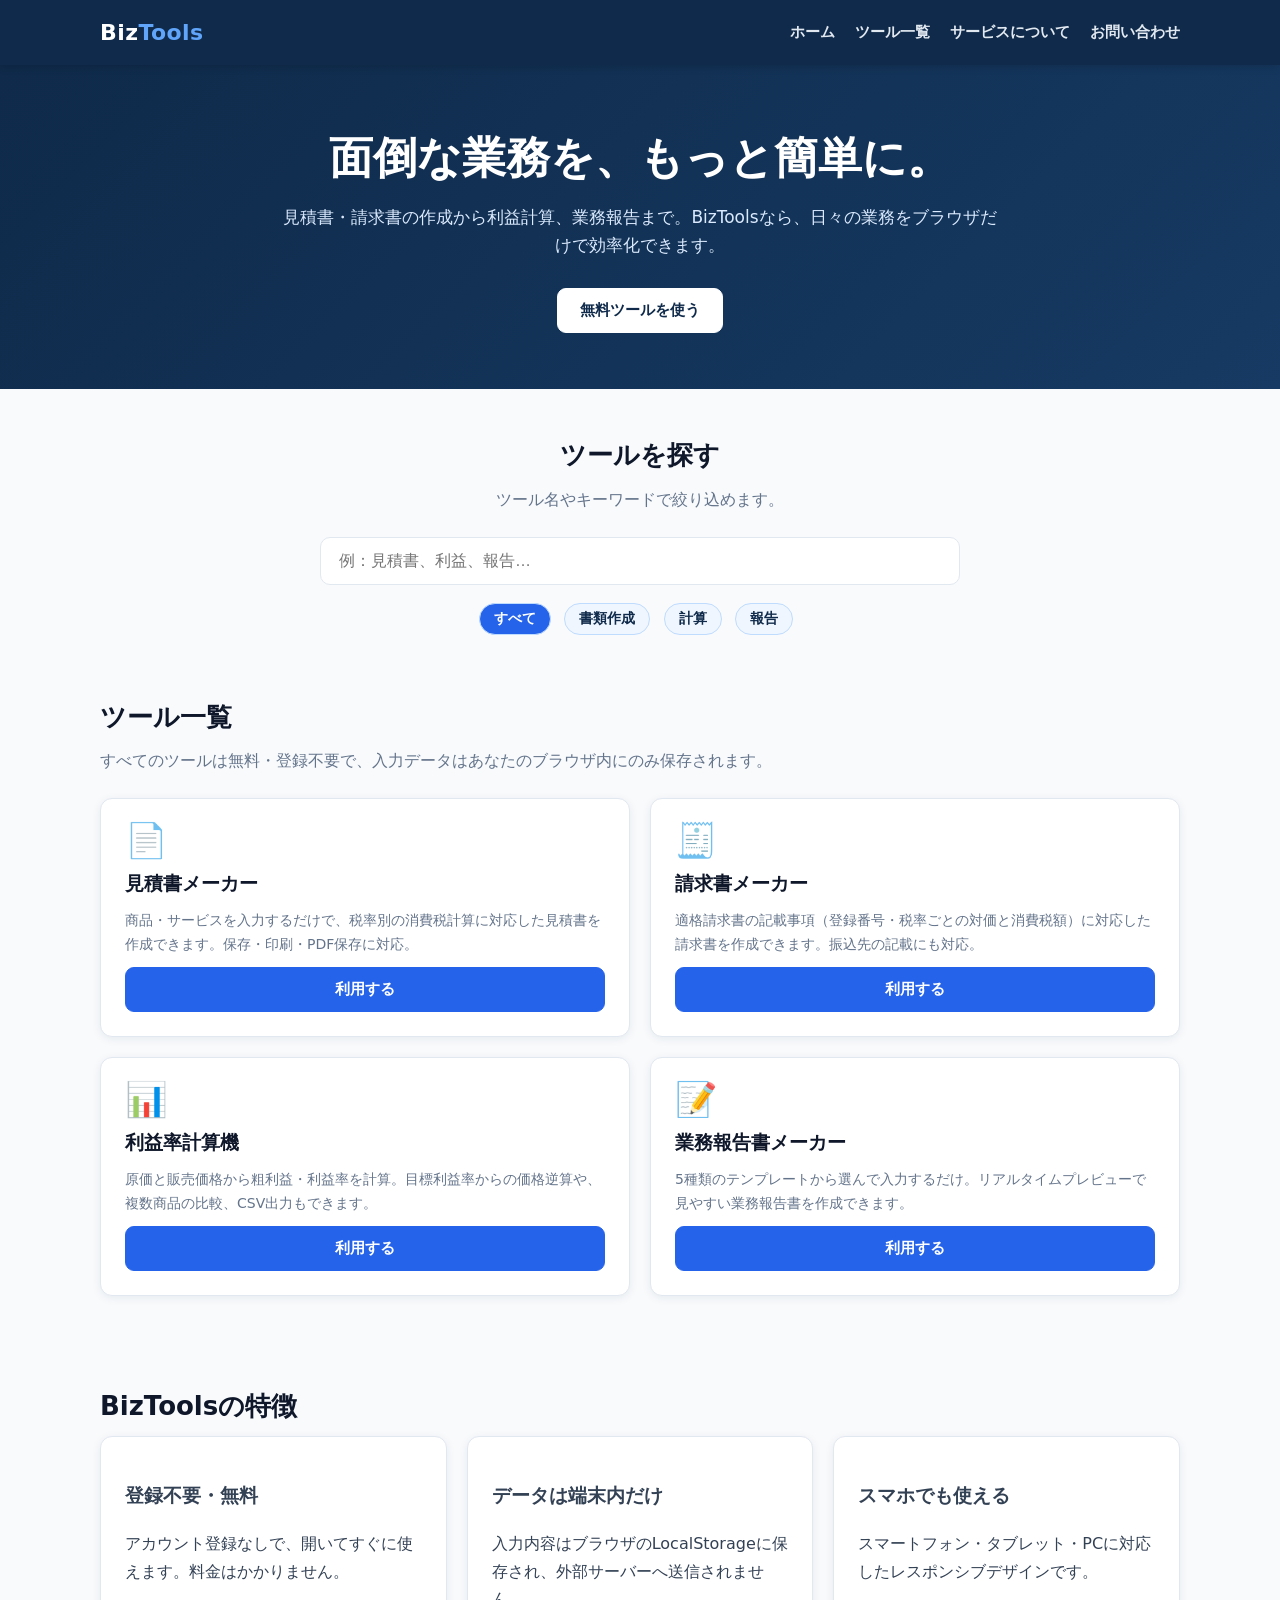
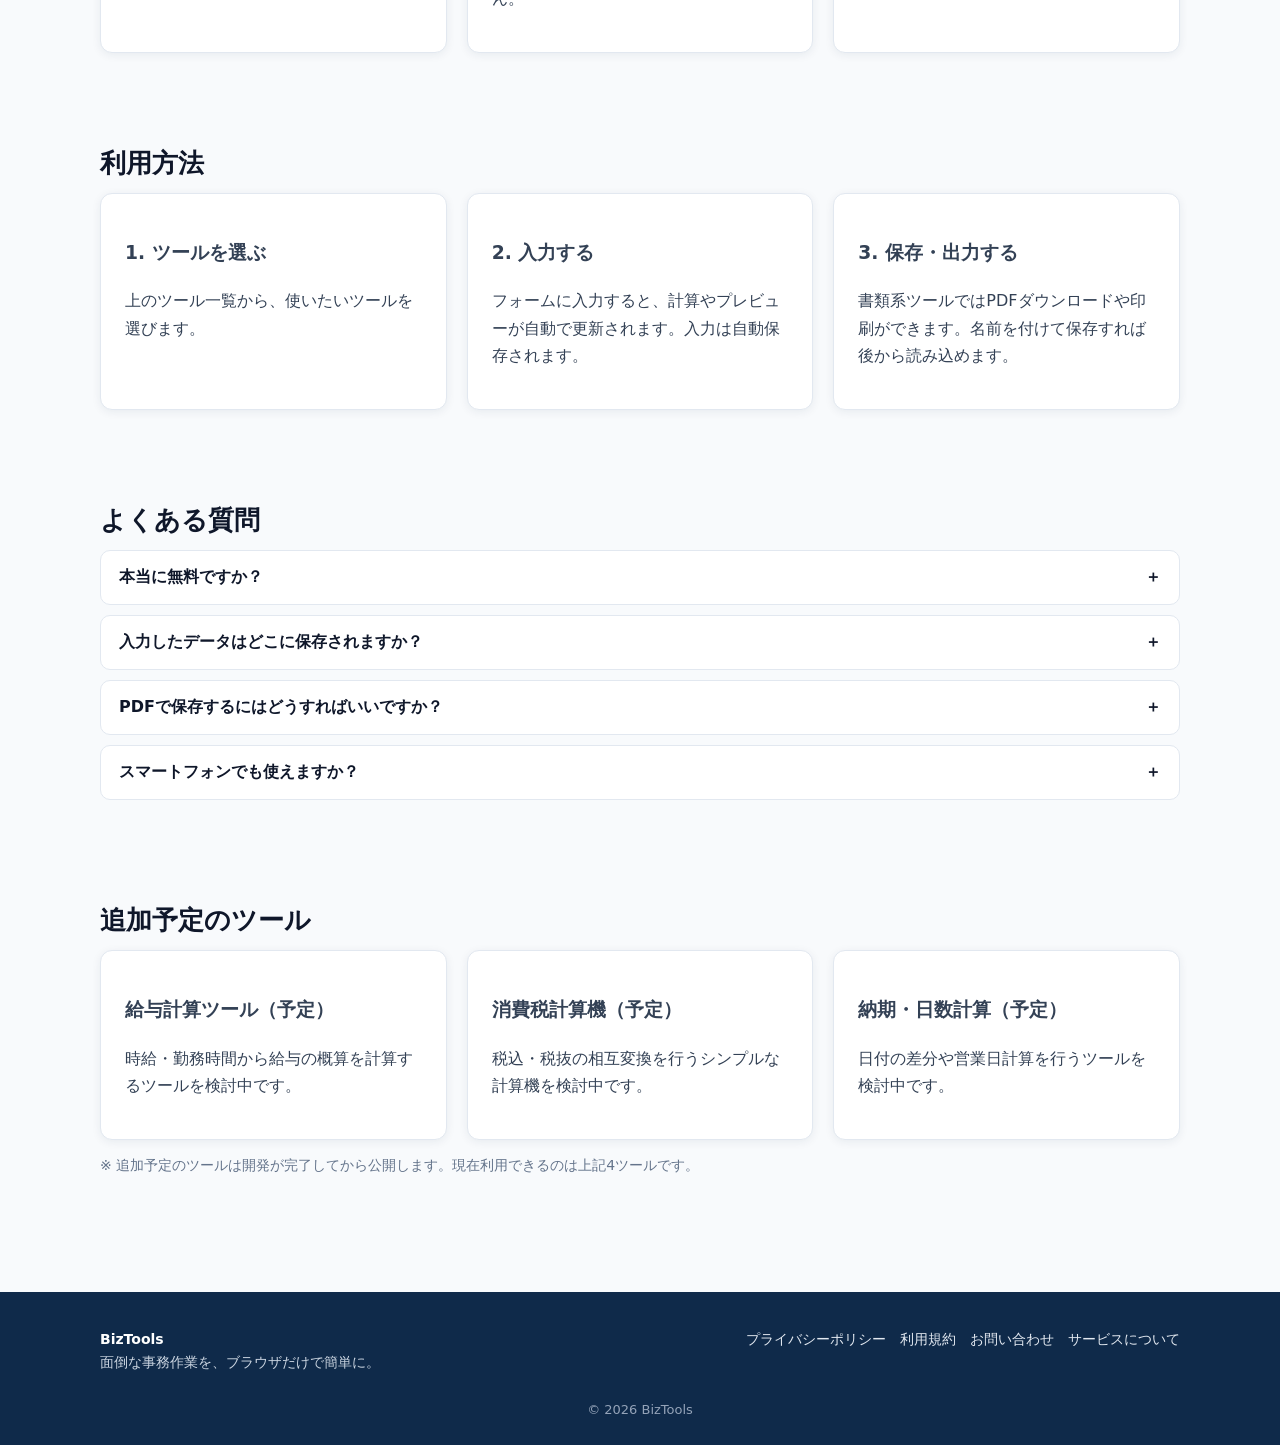
==== index.html @ e18c8f0d "BizTools 初回公開: 見積書・請求書・利益率計算機・業務報告書の4ツールと共通ページ一式" ====
<!DOCTYPE html>
<html lang="ja">
<head>
<meta charset="UTF-8">
<meta name="viewport" content="width=device-width, initial-scale=1.0">
<title>BizTools｜見積書・請求書作成や利益計算ができる無料業務ツール</title>
<meta name="description" content="BizToolsは、見積書・請求書の作成、利益率計算、業務報告書作成をブラウザだけで行える無料Webツール集です。登録不要、データはブラウザ内に保存されます。">
<link rel="canonical" href="https://x1bv9.github.io/BizTools/">
<meta property="og:type" content="website">
<meta property="og:title" content="BizTools｜面倒な業務を、もっと簡単に。">
<meta property="og:description" content="見積書・請求書の作成から利益計算、業務報告まで。ブラウザだけで使える無料業務ツール集。">
<meta property="og:url" content="https://x1bv9.github.io/BizTools/">
<meta property="og:site_name" content="BizTools">
<link rel="stylesheet" href="assets/css/style.css">
<!-- AdSense: 広告コードはこの位置に挿入してください（未設定時は表示されません） -->
</head>
<body>
<header class="site-header"><div class="header-inner">
<a class="logo" href="index.html">Biz<span>Tools</span></a>
<nav class="main-nav">
<a href="index.html">ホーム</a><a href="tools/index.html">ツール一覧</a><a href="about/index.html">サービスについて</a><a href="contact/index.html">お問い合わせ</a>
</nav></div></header>

<section class="hero"><div class="container">
<h1>面倒な業務を、もっと簡単に。</h1>
<p>見積書・請求書の作成から利益計算、業務報告まで。BizToolsなら、日々の業務をブラウザだけで効率化できます。</p>
<a class="btn btn-white" href="tools/index.html">無料ツールを使う</a>
</div></section>

<main class="container">
<section class="section">
<h2 style="text-align:center">ツールを探す</h2>
<p class="section-lead" style="text-align:center">ツール名やキーワードで絞り込めます。</p>
<div class="search-box"><input type="search" id="tool-search" placeholder="例：見積書、利益、報告…" aria-label="ツールを検索"></div>
<div style="text-align:center;margin-top:18px">
<button type="button" class="cat-chip active" data-cat-filter="all">すべて</button>
<button type="button" class="cat-chip" data-cat-filter="document">書類作成</button>
<button type="button" class="cat-chip" data-cat-filter="calc">計算</button>
<button type="button" class="cat-chip" data-cat-filter="report">報告</button>
</div>
</section>

<section class="section" id="tools" style="padding-top:8px">
<h2>ツール一覧</h2>
<p class="section-lead">すべてのツールは無料・登録不要で、入力データはあなたのブラウザ内にのみ保存されます。</p>
<div class="grid grid-2">
<article class="card tool-card" data-cat="document" data-search="見積書メーカー 見積 書類 作成 pdf">
<div class="icon" aria-hidden="true">📄</div><h3>見積書メーカー</h3>
<p>商品・サービスを入力するだけで、税率別の消費税計算に対応した見積書を作成できます。保存・印刷・PDF保存に対応。</p>
<a class="btn" href="tools/estimate/index.html">利用する</a></article>
<article class="card tool-card" data-cat="document" data-search="請求書メーカー 請求 インボイス 適格請求書 振込先 pdf">
<div class="icon" aria-hidden="true">🧾</div><h3>請求書メーカー</h3>
<p>適格請求書の記載事項（登録番号・税率ごとの対価と消費税額）に対応した請求書を作成できます。振込先の記載にも対応。</p>
<a class="btn" href="tools/invoice/index.html">利用する</a></article>
<article class="card tool-card" data-cat="calc" data-search="利益率計算機 利益 粗利 原価 販売価格 逆算 csv グラフ">
<div class="icon" aria-hidden="true">📊</div><h3>利益率計算機</h3>
<p>原価と販売価格から粗利益・利益率を計算。目標利益率からの価格逆算や、複数商品の比較、CSV出力もできます。</p>
<a class="btn" href="tools/profit/index.html">利用する</a></article>
<article class="card tool-card" data-cat="report" data-search="業務報告書メーカー 報告書 日報 営業報告 テンプレート">
<div class="icon" aria-hidden="true">📝</div><h3>業務報告書メーカー</h3>
<p>5種類のテンプレートから選んで入力するだけ。リアルタイムプレビューで見やすい業務報告書を作成できます。</p>
<a class="btn" href="tools/report/index.html">利用する</a></article>
</div>
<p id="search-no-result" class="hidden" style="text-align:center;color:var(--muted)">条件に合うツールが見つかりませんでした。</p>
</section>

<section class="section">
<h2>BizToolsの特徴</h2>
<div class="grid grid-3">
<div class="card"><h3>登録不要・無料</h3><p>アカウント登録なしで、開いてすぐに使えます。料金はかかりません。</p></div>
<div class="card"><h3>データは端末内だけ</h3><p>入力内容はブラウザのLocalStorageに保存され、外部サーバーへ送信されません。</p></div>
<div class="card"><h3>スマホでも使える</h3><p>スマートフォン・タブレット・PCに対応したレスポンシブデザインです。</p></div>
</div>
</section>

<section class="section">
<h2>利用方法</h2>
<div class="grid grid-3">
<div class="card"><h3>1. ツールを選ぶ</h3><p>上のツール一覧から、使いたいツールを選びます。</p></div>
<div class="card"><h3>2. 入力する</h3><p>フォームに入力すると、計算やプレビューが自動で更新されます。入力は自動保存されます。</p></div>
<div class="card"><h3>3. 保存・出力する</h3><p>書類系ツールではPDFダウンロードや印刷ができます。名前を付けて保存すれば後から読み込めます。</p></div>
</div>
</section>

<section class="section">
<h2>よくある質問</h2>
<div class="faq-item"><button type="button" class="faq-q">本当に無料ですか？<span>＋</span></button><div class="faq-a"><p>はい。すべてのツールを無料でご利用いただけます。</p></div></div>
<div class="faq-item"><button type="button" class="faq-q">入力したデータはどこに保存されますか？<span>＋</span></button><div class="faq-a"><p>お使いのブラウザ内（LocalStorage）にのみ保存されます。外部サーバーへの送信は行いません。別の端末やブラウザでは引き継がれませんのでご注意ください。</p></div></div>
<div class="faq-item"><button type="button" class="faq-q">PDFで保存するにはどうすればいいですか？<span>＋</span></button><div class="faq-a"><p>見積書・請求書・業務報告書の各ページにある「PDFダウンロード」ボタンで、書類のプレビューだけをA4 PDFとして直接保存できます。利益率計算機は結果をCSVで出力できます。</p></div></div>
<div class="faq-item"><button type="button" class="faq-q">スマートフォンでも使えますか？<span>＋</span></button><div class="faq-a"><p>はい。画面サイズに合わせて表示が最適化されます。</p></div></div>
</section>

<section class="section">
<h2>追加予定のツール</h2>
<div class="grid grid-3">
<div class="card"><h3>給与計算ツール（予定）</h3><p>時給・勤務時間から給与の概算を計算するツールを検討中です。</p></div>
<div class="card"><h3>消費税計算機（予定）</h3><p>税込・税抜の相互変換を行うシンプルな計算機を検討中です。</p></div>
<div class="card"><h3>納期・日数計算（予定）</h3><p>日付の差分や営業日計算を行うツールを検討中です。</p></div>
</div>
<p style="color:var(--muted);font-size:14px">※ 追加予定のツールは開発が完了してから公開します。現在利用できるのは上記4ツールです。</p>
</section>
</main>

<footer class="site-footer"><div class="footer-inner">
<div><strong style="color:#fff">BizTools</strong><br>面倒な事務作業を、ブラウザだけで簡単に。</div>
<nav><a href="privacy/index.html">プライバシーポリシー</a>　<a href="terms/index.html">利用規約</a>　<a href="contact/index.html">お問い合わせ</a>　<a href="about/index.html">サービスについて</a></nav>
</div><div class="copyright">© <span data-year>2026</span> BizTools</div></footer>
<div class="toast" role="status"></div>
<script src="assets/js/common.js"></script>
<script src="assets/js/home.js"></script>
</body>
</html>
---- assets/css/style.css ----
/* BizTools common stylesheet */
:root{--navy:#0f2a4a;--navy2:#163a63;--blue:#2563eb;--blue-light:#eff6ff;--bg:#F8FAFC;--card:#fff;--text:#334155;--text-dark:#0f172a;--muted:#64748b;--border:#e2e8f0;--radius:12px;--shadow:0 2px 10px rgba(15,42,74,.07);--danger:#dc2626;--ok:#059669}
*{box-sizing:border-box}
html{scroll-behavior:smooth}
body{margin:0;font-family:"Hiragino Kaku Gothic ProN","Hiragino Sans","Noto Sans JP",system-ui,-apple-system,"Segoe UI",sans-serif;background:var(--bg);color:var(--text);line-height:1.7;font-size:16px}
a{color:var(--blue);text-decoration:none}
a:hover{text-decoration:underline}
img{max-width:100%}
.container{max-width:1120px;margin:0 auto;padding:0 20px}
.site-header{background:var(--navy);color:#fff;position:sticky;top:0;z-index:50;box-shadow:0 2px 8px rgba(0,0,0,.15)}
.header-inner{display:flex;align-items:center;justify-content:space-between;gap:16px;padding:14px 20px;max-width:1120px;margin:0 auto;flex-wrap:wrap}
.logo{font-size:22px;font-weight:800;color:#fff;letter-spacing:.02em}
.logo span{color:#60a5fa}
.logo:hover{text-decoration:none}
.main-nav{display:flex;gap:20px;flex-wrap:wrap}
.main-nav a{color:#e2e8f0;font-size:15px;font-weight:600}
.main-nav a:hover{color:#fff;text-decoration:none}
.hero{background:linear-gradient(135deg,var(--navy),var(--navy2));color:#fff;padding:64px 0 56px;text-align:center}
.hero h1{font-size:clamp(28px,5vw,44px);margin:0 0 16px;line-height:1.3}
.hero p{max-width:720px;margin:0 auto 28px;color:#dbeafe;font-size:17px}
.btn{display:inline-flex;align-items:center;justify-content:center;gap:8px;background:var(--blue);color:#fff;border:1px solid var(--blue);padding:11px 22px;border-radius:9px;font-weight:700;font-size:15px;cursor:pointer;line-height:1.4}
.btn:hover{background:#1d4ed8;text-decoration:none}
.btn-white{background:#fff;color:var(--navy);border-color:#fff}
.btn-outline{background:#fff;color:var(--navy);border-color:var(--border)}
.btn-outline:hover{background:var(--blue-light)}
.btn-danger{background:#fff;color:var(--danger);border-color:#fecaca}
.btn-small{padding:7px 14px;font-size:14px}
.btn:disabled{opacity:.5;cursor:not-allowed}
.section{padding:44px 0}
.section h2{color:var(--text-dark);font-size:26px;margin:0 0 8px}
.section-lead{color:var(--muted);margin:0 0 24px}
.card{background:var(--card);border:1px solid var(--border);border-radius:var(--radius);box-shadow:var(--shadow);padding:24px}
.grid{display:grid;gap:20px}
.grid-2{grid-template-columns:repeat(2,1fr)}
.grid-3{grid-template-columns:repeat(3,1fr)}
.grid-4{grid-template-columns:repeat(4,1fr)}
@media(max-width:900px){.grid-4,.grid-3{grid-template-columns:repeat(2,1fr)}}
@media(max-width:600px){.grid-4,.grid-3,.grid-2{grid-template-columns:1fr}.main-nav{gap:12px;font-size:14px}}
.tool-card{display:flex;flex-direction:column;gap:10px}
.tool-card .icon{font-size:34px;line-height:1}
.tool-card h3{margin:0;color:var(--text-dark);font-size:19px}
.tool-card p{margin:0;color:var(--muted);font-size:14px;flex:1}
.cat-chip{display:inline-block;background:var(--blue-light);color:var(--navy);border:1px solid #bfdbfe;border-radius:999px;padding:6px 14px;font-size:14px;font-weight:600;margin:0 8px 8px 0;cursor:pointer}
.cat-chip.active{background:var(--blue);color:#fff}
.search-box{max-width:640px;margin:0 auto}
.search-box input{width:100%;padding:14px 18px;border:1px solid var(--border);border-radius:10px;font-size:16px;background:#fff}
label{display:block;font-weight:600;font-size:14px;color:var(--text-dark);margin-bottom:5px}
input[type=text],input[type=number],input[type=date],input[type=email],input[type=tel],select,textarea{width:100%;padding:10px 12px;border:1px solid var(--border);border-radius:8px;font-size:15px;background:#fff;color:var(--text-dark);font-family:inherit}
textarea{min-height:90px;resize:vertical}
input:focus,select:focus,textarea:focus{outline:2px solid #bfdbfe;border-color:var(--blue)}
.form-grid{display:grid;grid-template-columns:1fr 1fr;gap:14px}
@media(max-width:700px){.form-grid{grid-template-columns:1fr}}
.field{margin-bottom:14px}
.field-error{color:var(--danger);font-size:13px;min-height:1em}
.error-box{display:none;background:#fef2f2;border:1px solid #fecaca;color:#991b1b;border-radius:8px;padding:12px 16px;margin-bottom:16px;font-size:14px}
.error-box.show{display:block}
table{width:100%;border-collapse:collapse;font-size:14px}
th,td{border-bottom:1px solid var(--border);padding:9px 8px;text-align:left;vertical-align:top}
th{color:var(--text-dark);background:#f1f5f9}
td.num,th.num{text-align:right}
.items-table input{padding:7px 8px;font-size:14px}
.toolbar{display:flex;gap:10px;flex-wrap:wrap;margin:18px 0}
.summary-box{background:#f8fafc;border:1px solid var(--border);border-radius:10px;padding:16px}
.summary-row{display:flex;justify-content:space-between;padding:5px 0;font-size:15px}
.summary-row.total{border-top:2px solid var(--navy);margin-top:8px;padding-top:10px;font-weight:800;color:var(--text-dark);font-size:18px}
.breadcrumb{font-size:13px;color:var(--muted);padding:16px 0 0}
.breadcrumb a{color:var(--muted)}
.faq-item{border:1px solid var(--border);border-radius:10px;background:#fff;margin-bottom:10px;overflow:hidden}
.faq-q{width:100%;text-align:left;background:none;border:none;padding:16px 18px;font-size:16px;font-weight:700;color:var(--text-dark);cursor:pointer;display:flex;justify-content:space-between;gap:12px;font-family:inherit}
.faq-a{display:none;padding:0 18px 16px;color:var(--text);font-size:15px}
.faq-item.open .faq-a{display:block}
.site-footer{background:var(--navy);color:#cbd5e1;margin-top:56px;padding:36px 0 24px;font-size:14px}
.site-footer a{color:#e2e8f0}
.footer-inner{display:flex;justify-content:space-between;gap:24px;flex-wrap:wrap;max-width:1120px;margin:0 auto;padding:0 20px}
.copyright{text-align:center;margin-top:24px;color:#94a3b8;font-size:13px}
.toast{position:fixed;left:50%;bottom:24px;transform:translateX(-50%) translateY(20px);background:var(--text-dark);color:#fff;padding:12px 20px;border-radius:9px;opacity:0;pointer-events:none;transition:opacity .2s,transform .2s;z-index:100;max-width:90vw;font-size:14px}
.toast.show{opacity:1;transform:translateX(-50%) translateY(0)}
.tool-layout{display:grid;grid-template-columns:minmax(0,1fr) minmax(0,1fr);gap:24px;align-items:start}
@media(max-width:900px){.tool-layout{grid-template-columns:1fr}}
/* Document preview (A4) */
.print-sheet{background:#fff;border:1px solid var(--border);box-shadow:var(--shadow);padding:36px 34px;color:#111827;font-size:13.5px;line-height:1.6;min-height:900px}
.print-sheet h1{font-size:22px;text-align:center;letter-spacing:.3em;margin:0 0 20px;color:#111827}
.print-sheet h2{font-size:14px;border-bottom:2px solid #111827;padding-bottom:4px;margin:20px 0 10px;color:#111827}
.print-sheet table th{background:#f1f5f9;color:#111827}
.print-sheet .doc-meta{text-align:right;font-size:12.5px}
.print-sheet .party{font-size:13px;white-space:pre-wrap}
.print-sheet .total-big{font-size:18px;font-weight:800}
.print-note{font-size:13px;color:var(--muted);background:var(--blue-light);border-radius:8px;padding:10px 14px}
.result-grid{display:grid;grid-template-columns:repeat(2,1fr);gap:12px}
@media(max-width:600px){.result-grid{grid-template-columns:1fr}}
.result-item{background:#f8fafc;border:1px solid var(--border);border-radius:9px;padding:12px 14px}
.result-item .k{font-size:13px;color:var(--muted)}
.result-item .v{font-size:20px;font-weight:800;color:var(--text-dark)}
canvas.chart{width:100%;height:auto;background:#fff;border:1px solid var(--border);border-radius:10px}
.content-section{background:#fff;border:1px solid var(--border);border-radius:var(--radius);padding:28px;margin-top:24px}
.content-section h2{color:var(--text-dark);font-size:22px}
.content-section h3{color:var(--text-dark)}
.hidden{display:none!important}
/* Print: only the document sheet, laid out to match the downloaded PDF.
   @page margin:0 also suppresses the browser's own header/footer
   (page title, date, URL) in Chrome; the sheet's padding provides
   the page margins instead. */
@media print{
  body{background:#fff}
  .site-header,.site-footer,.no-print,.toolbar,.breadcrumb,.content-section,.toast,.editor-panel,.print-note,.error-box{display:none!important}
  .section>h1{display:none!important}
  .container{max-width:none;padding:0;margin:0}
  main.container{padding:0}
  .section{padding:0;margin:0}
  .tool-layout{display:block}
  .print-sheet{border:none;box-shadow:none;padding:9.5mm 9mm;min-height:auto;width:100%;font-size:12.5px;line-height:1.5;-webkit-print-color-adjust:exact;print-color-adjust:exact}
  .print-sheet h1{font-size:20px;margin:0 0 14px}
  .print-sheet h2{margin:14px 0 8px}
  .print-sheet th,.print-sheet td{padding:6px 8px}
  @page{size:A4;margin:0}
}
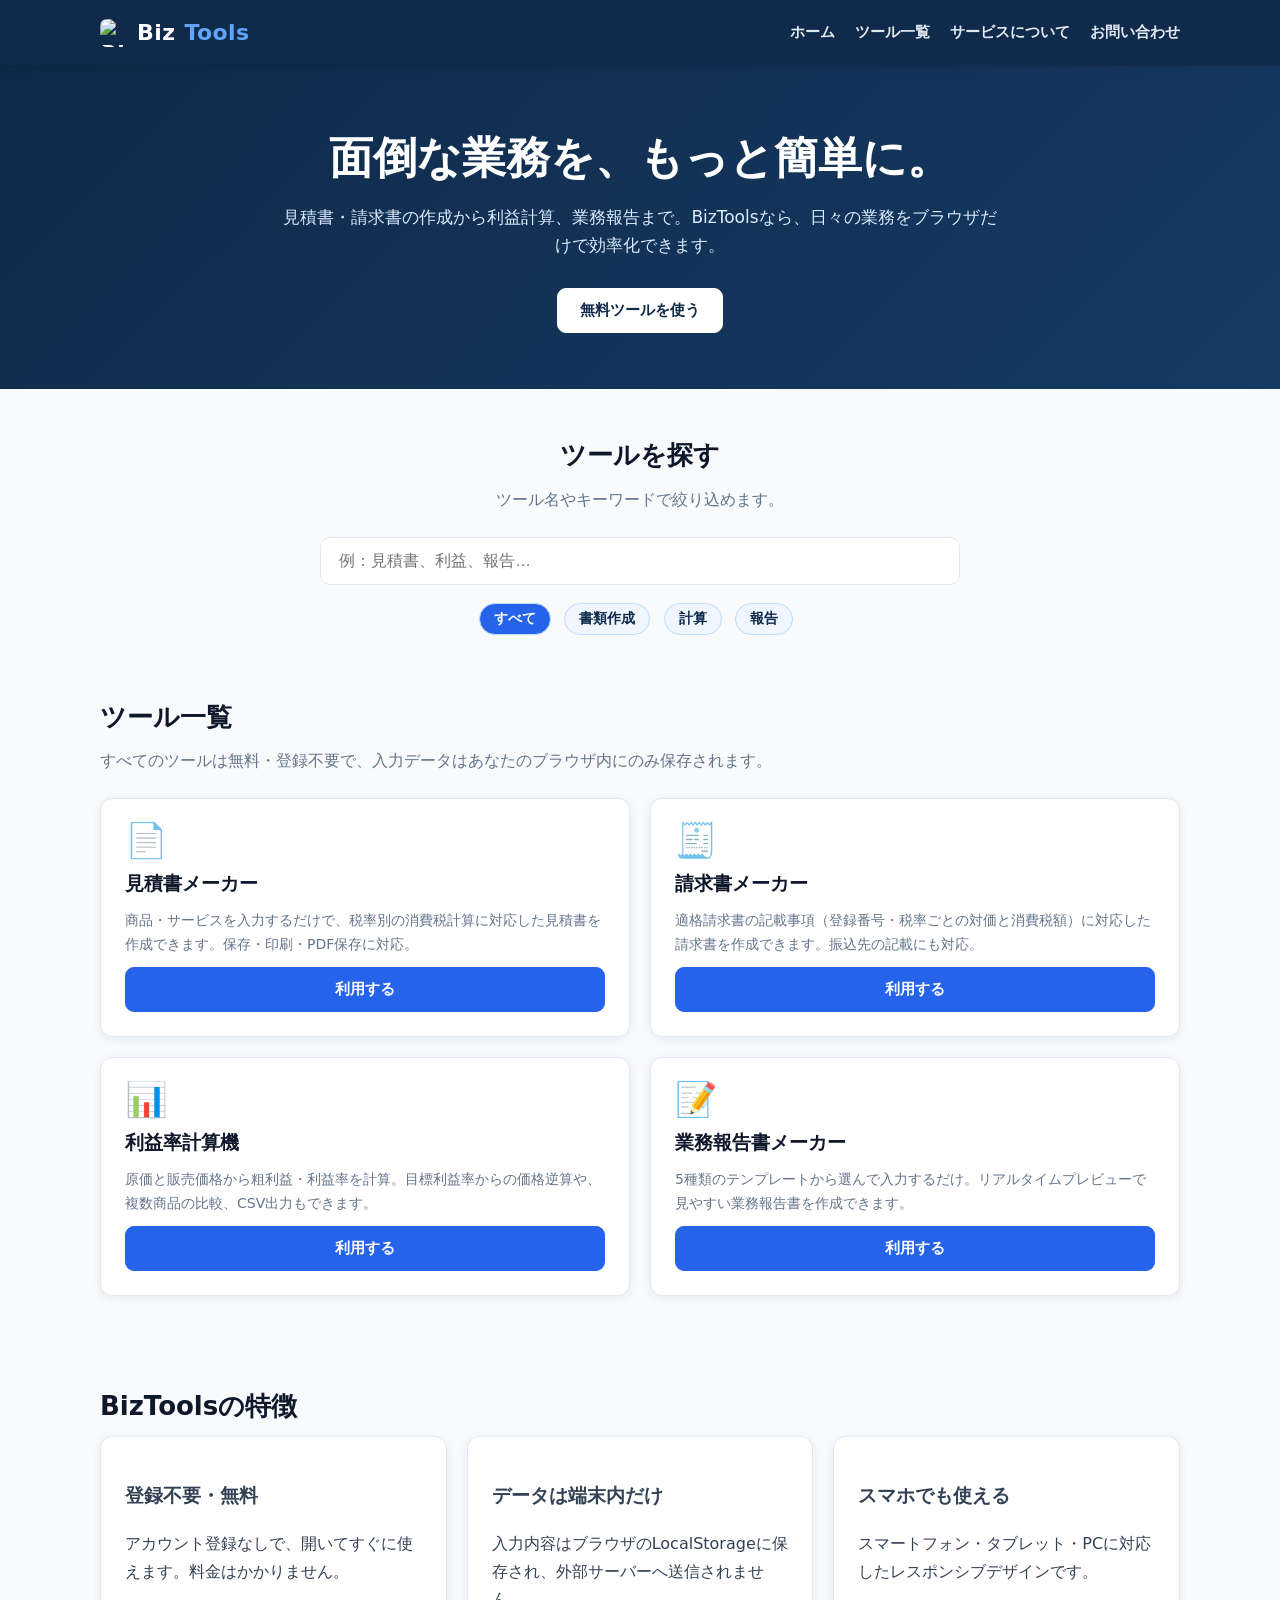
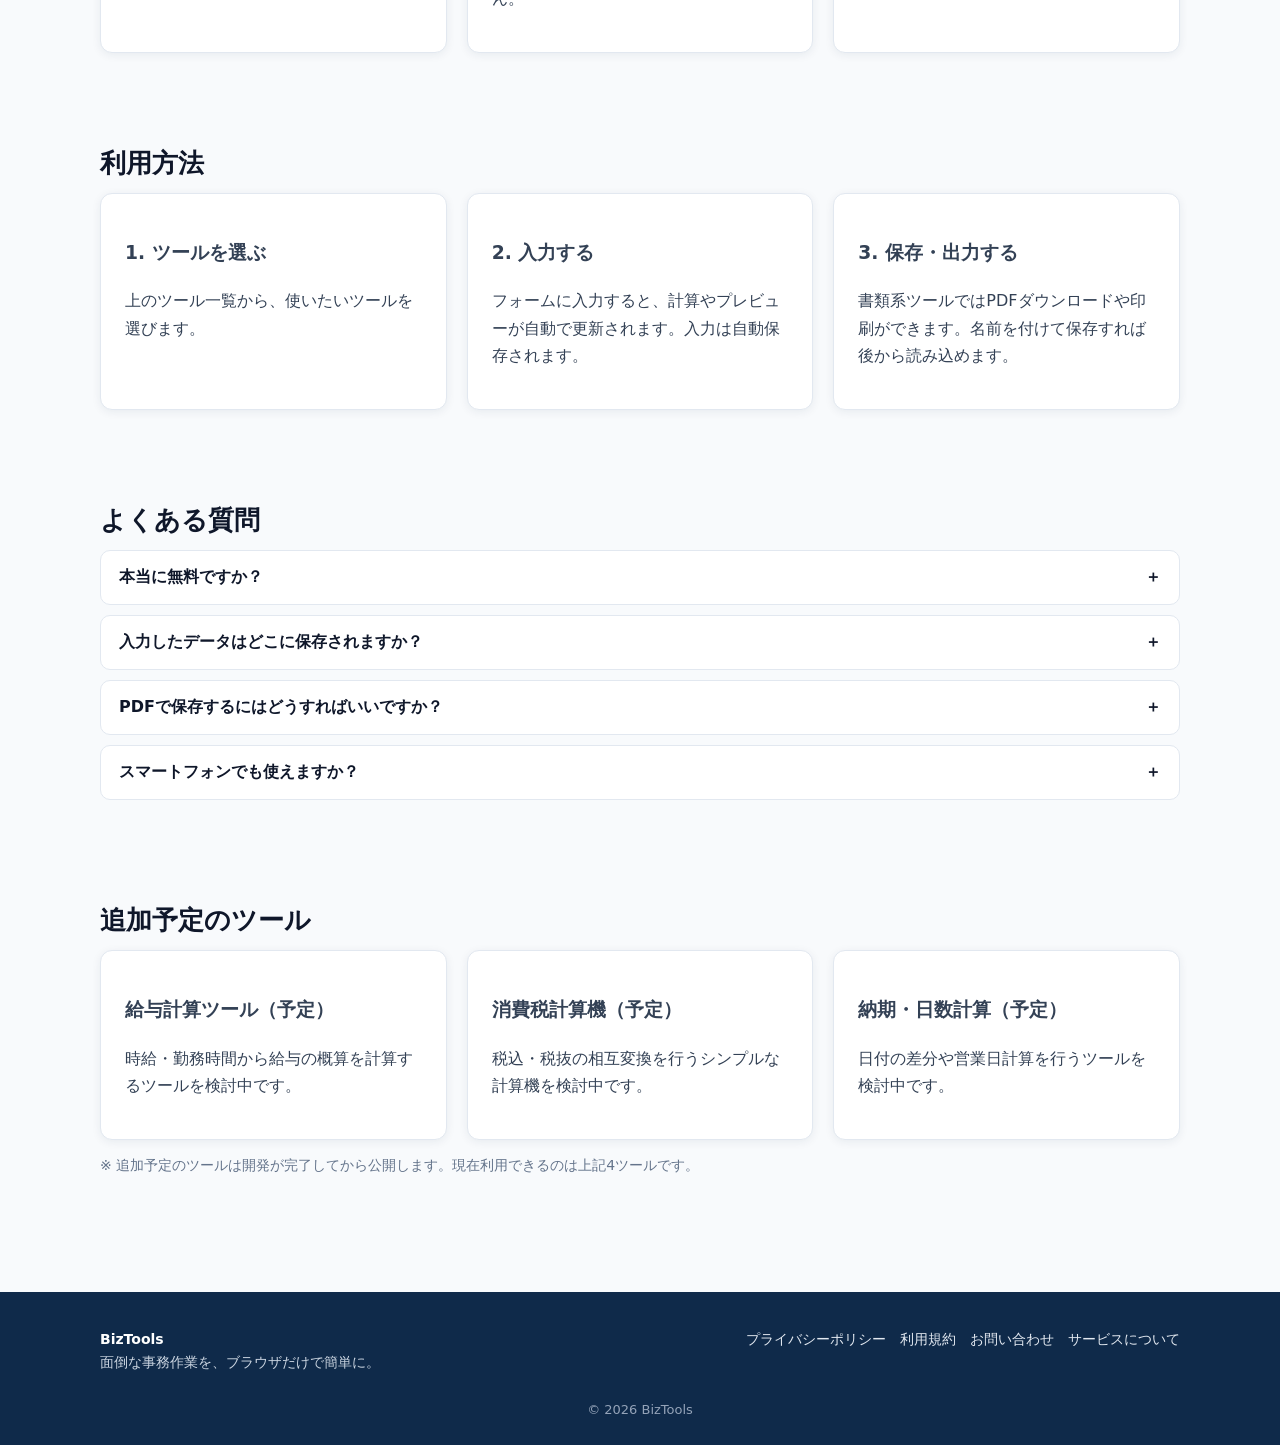
==== commit ebfcbcf7: "アイコン組み込み: faviconリンク・PWAマニフェスト・OGP・ヘッダーロゴ" ====
--- a/index.html
+++ b/index.html
@@ -11,12 +11,23 @@
 <meta property="og:description" content="見積書・請求書の作成から利益計算、業務報告まで。ブラウザだけで使える無料業務ツール集。">
 <meta property="og:url" content="https://x1bv9.github.io/BizTools/">
 <meta property="og:site_name" content="BizTools">
+<meta property="og:image" content="https://x1bv9.github.io/BizTools/assets/img/og-image.png">
+<meta name="twitter:card" content="summary_large_image">
+<meta name="twitter:image" content="https://x1bv9.github.io/BizTools/assets/img/og-image.png">
+
+<!-- favicon -->
+<link rel="icon" href="favicon.ico" sizes="48x48">
+<link rel="icon" href="assets/img/favicon.svg" type="image/svg+xml">
+<link rel="icon" href="assets/img/favicon-192.png" type="image/png" sizes="192x192">
+<link rel="apple-touch-icon" href="assets/img/apple-touch-icon.png">
+<link rel="manifest" href="site.webmanifest">
+<meta name="theme-color" content="#1d4ed8">
 <link rel="stylesheet" href="assets/css/style.css">
 <!-- AdSense: 広告コードはこの位置に挿入してください（未設定時は表示されません） -->
 </head>
 <body>
 <header class="site-header"><div class="header-inner">
-<a class="logo" href="index.html">Biz<span>Tools</span></a>
+<a class="logo" href="index.html"><img class="logo-icon" src="assets/img/favicon-192.png" alt="BizTools ロゴ" width="28" height="28">Biz<span>Tools</span></a>
 <nav class="main-nav">
 <a href="index.html">ホーム</a><a href="tools/index.html">ツール一覧</a><a href="about/index.html">サービスについて</a><a href="contact/index.html">お問い合わせ</a>
 </nav></div></header>
--- a/assets/css/style.css
+++ b/assets/css/style.css
@@ -9,7 +9,8 @@
 .container{max-width:1120px;margin:0 auto;padding:0 20px}
 .site-header{background:var(--navy);color:#fff;position:sticky;top:0;z-index:50;box-shadow:0 2px 8px rgba(0,0,0,.15)}
 .header-inner{display:flex;align-items:center;justify-content:space-between;gap:16px;padding:14px 20px;max-width:1120px;margin:0 auto;flex-wrap:wrap}
-.logo{font-size:22px;font-weight:800;color:#fff;letter-spacing:.02em}
+.logo{font-size:22px;font-weight:800;color:#fff;letter-spacing:.02em;display:inline-flex;align-items:center;gap:9px}
+.logo-icon{width:28px;height:28px;border-radius:7px;flex:none}
 .logo span{color:#60a5fa}
 .logo:hover{text-decoration:none}
 .main-nav{display:flex;gap:20px;flex-wrap:wrap}
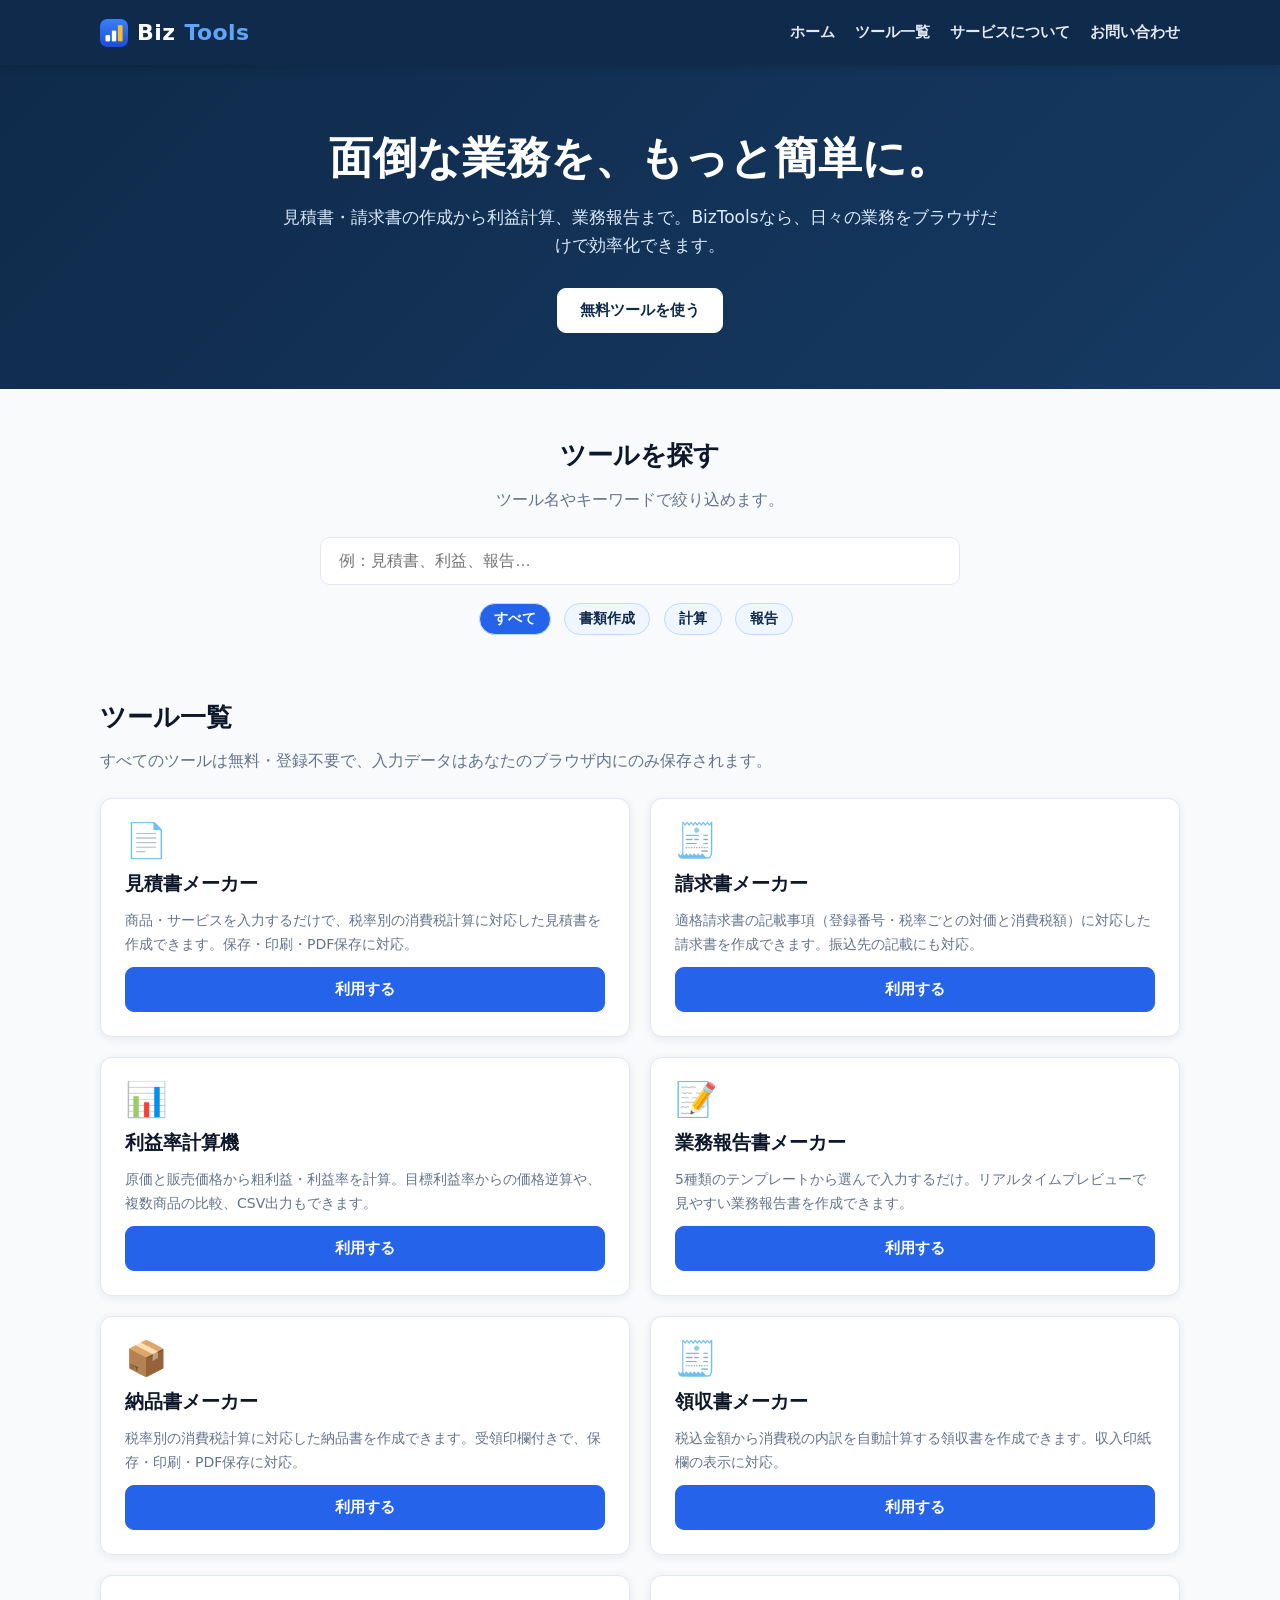
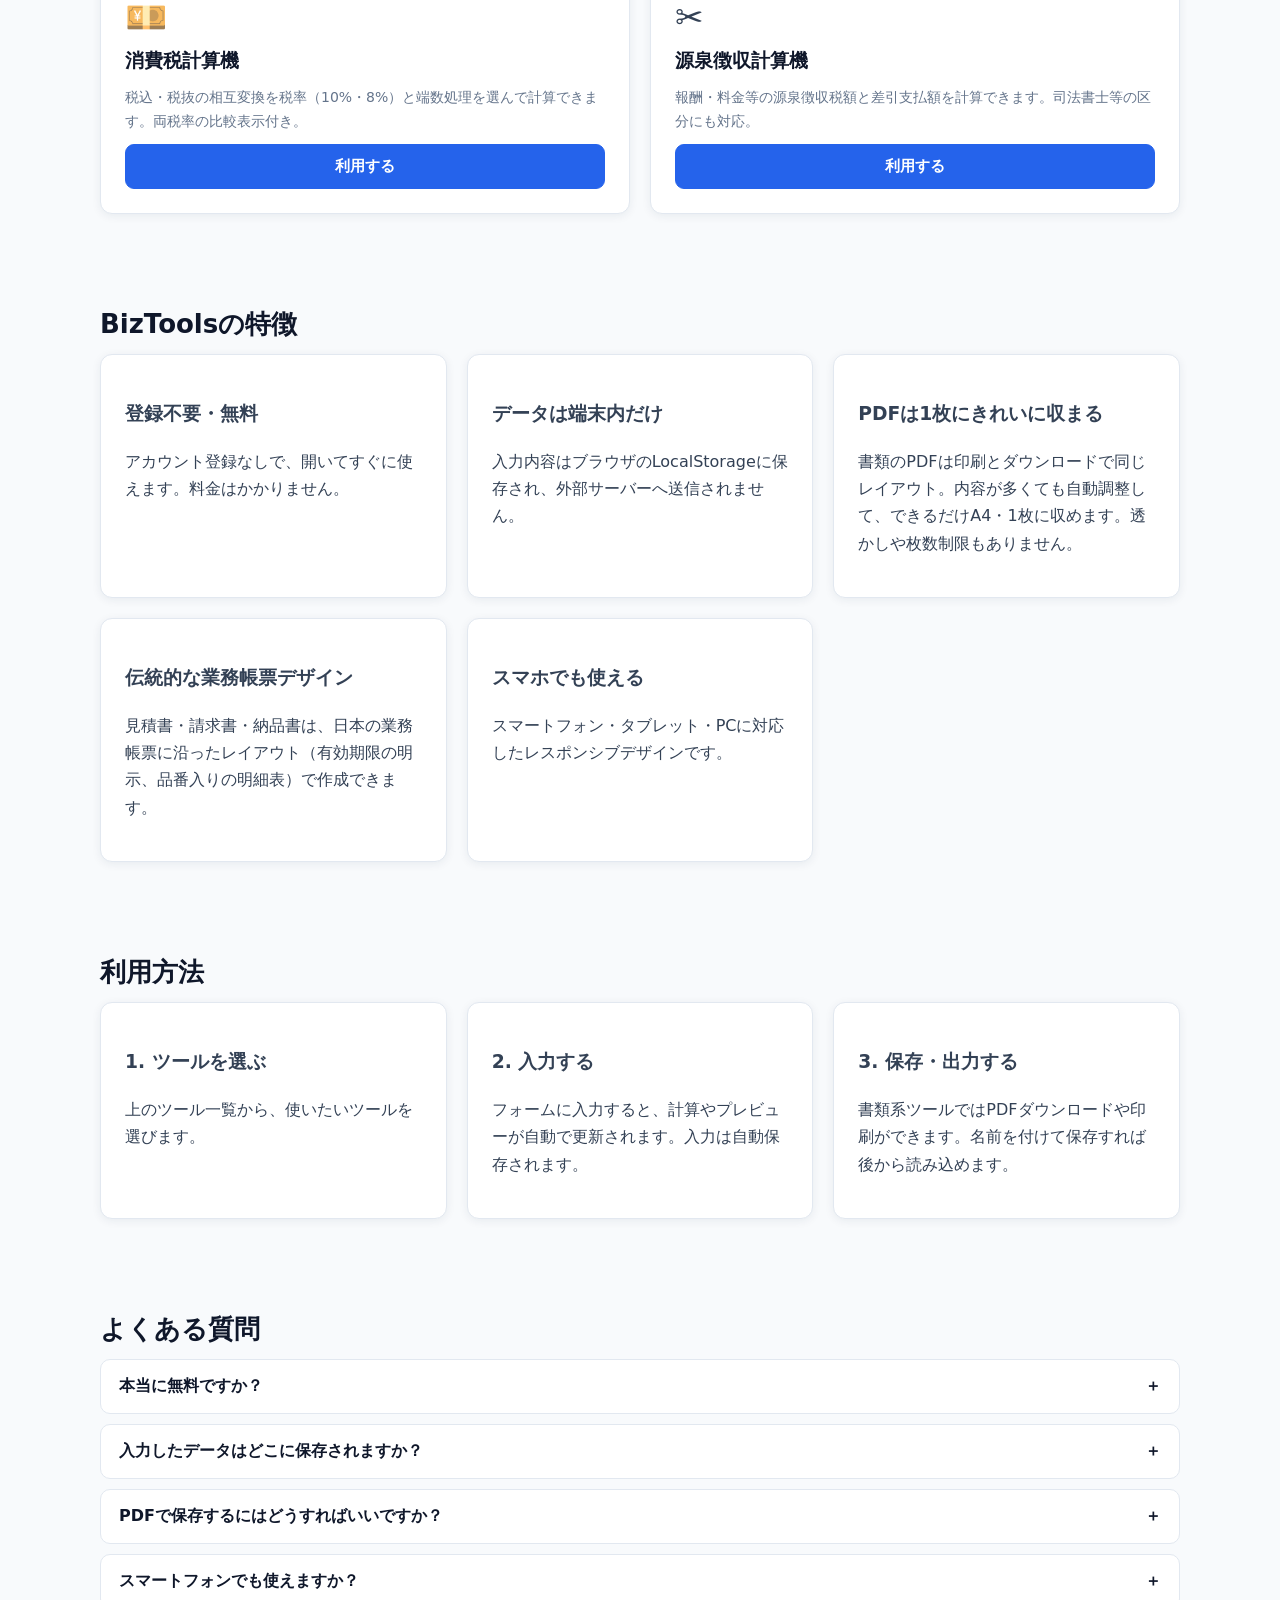
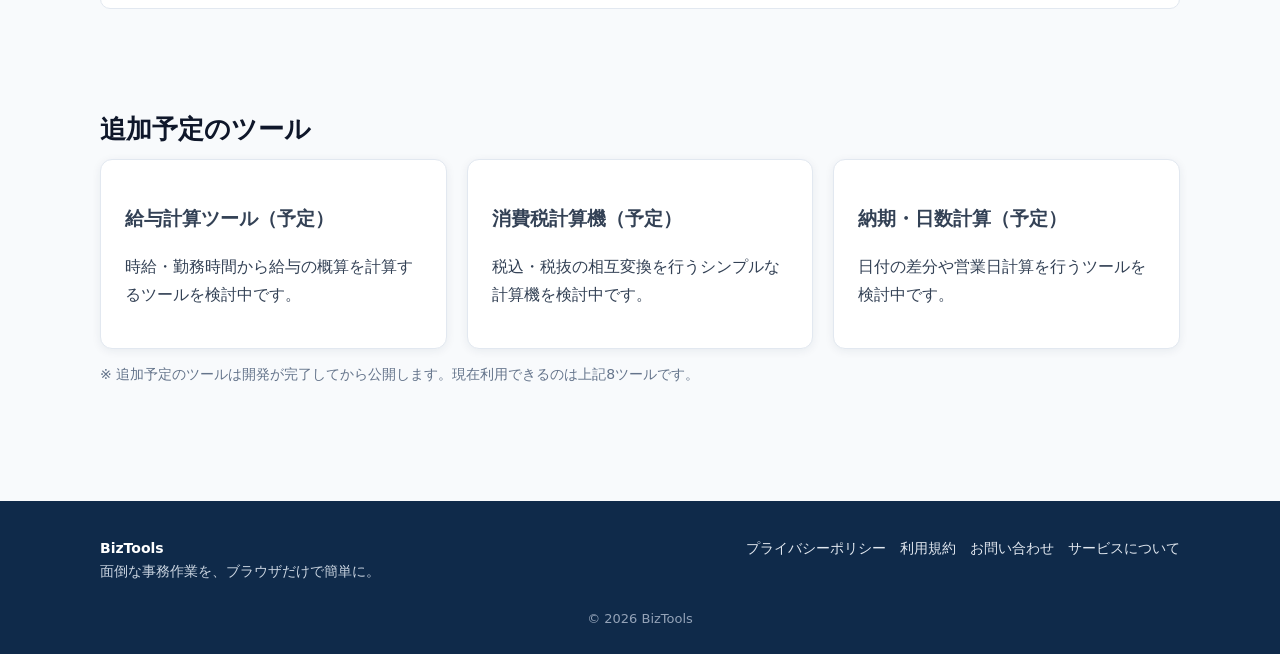
==== commit df2c14db: "業務帳票デザイン改修・ツール4点追加・SEO構造化データ・PWA対応" ====
--- a/index.html
+++ b/index.html
@@ -24,6 +24,7 @@
 <meta name="theme-color" content="#1d4ed8">
 <link rel="stylesheet" href="assets/css/style.css">
 <!-- AdSense: 広告コードはこの位置に挿入してください（未設定時は表示されません） -->
+<script type="application/ld+json">{"@context": "https://schema.org", "@graph": [{"@type": "WebSite", "name": "BizTools", "url": "https://x1bv9.github.io/BizTools/", "description": "見積書・請求書の作成、利益率計算、業務報告書作成をブラウザだけで行える無料Webツール集。", "inLanguage": "ja"}, {"@type": "FAQPage", "mainEntity": [{"@type": "Question", "name": "本当に無料ですか？", "acceptedAnswer": {"@type": "Answer", "text": "はい。すべてのツールを無料でご利用いただけます。"}}, {"@type": "Question", "name": "入力したデータはどこに保存されますか？", "acceptedAnswer": {"@type": "Answer", "text": "お使いのブラウザ内（LocalStorage）にのみ保存されます。外部サーバーへの送信は行いません。別の端末やブラウザでは引き継がれませんのでご注意ください。"}}, {"@type": "Question", "name": "PDFで保存するにはどうすればいいですか？", "acceptedAnswer": {"@type": "Answer", "text": "見積書・請求書・業務報告書の各ページにある「PDFダウンロード」ボタンで、書類のプレビューだけをA4 PDFとして直接保存できます。利益率計算機は結果をCSVで出力できます。"}}, {"@type": "Question", "name": "スマートフォンでも使えますか？", "acceptedAnswer": {"@type": "Answer", "text": "はい。画面サイズに合わせて表示が最適化されます。"}}]}]}</script>
 </head>
 <body>
 <header class="site-header"><div class="header-inner">
@@ -71,6 +72,22 @@
 <div class="icon" aria-hidden="true">📝</div><h3>業務報告書メーカー</h3>
 <p>5種類のテンプレートから選んで入力するだけ。リアルタイムプレビューで見やすい業務報告書を作成できます。</p>
 <a class="btn" href="tools/report/index.html">利用する</a></article>
+<article class="card tool-card" data-cat="document" data-search="納品書 納品 書類 作成 pdf 受領印">
+<div class="icon" aria-hidden="true">📦</div><h3>納品書メーカー</h3>
+<p>税率別の消費税計算に対応した納品書を作成できます。受領印欄付きで、保存・印刷・PDF保存に対応。</p>
+<a class="btn" href="tools/delivery/index.html">利用する</a></article>
+<article class="card tool-card" data-cat="document" data-search="領収書 領収 書類 作成 pdf 収入印紙">
+<div class="icon" aria-hidden="true">🧾</div><h3>領収書メーカー</h3>
+<p>税込金額から消費税の内訳を自動計算する領収書を作成できます。収入印紙欄の表示に対応。</p>
+<a class="btn" href="tools/receipt/index.html">利用する</a></article>
+<article class="card tool-card" data-cat="calc" data-search="消費税 計算 税込 税抜 軽減税率">
+<div class="icon" aria-hidden="true">💴</div><h3>消費税計算機</h3>
+<p>税込・税抜の相互変換を税率（10%・8%）と端数処理を選んで計算できます。両税率の比較表示付き。</p>
+<a class="btn" href="tools/tax/index.html">利用する</a></article>
+<article class="card tool-card" data-cat="calc" data-search="源泉徴収 報酬 手取り 計算 フリーランス">
+<div class="icon" aria-hidden="true">✂️</div><h3>源泉徴収計算機</h3>
+<p>報酬・料金等の源泉徴収税額と差引支払額を計算できます。司法書士等の区分にも対応。</p>
+<a class="btn" href="tools/withholding/index.html">利用する</a></article>
 </div>
 <p id="search-no-result" class="hidden" style="text-align:center;color:var(--muted)">条件に合うツールが見つかりませんでした。</p>
 </section>
@@ -80,6 +97,8 @@
 <div class="grid grid-3">
 <div class="card"><h3>登録不要・無料</h3><p>アカウント登録なしで、開いてすぐに使えます。料金はかかりません。</p></div>
 <div class="card"><h3>データは端末内だけ</h3><p>入力内容はブラウザのLocalStorageに保存され、外部サーバーへ送信されません。</p></div>
+<div class="card"><h3>PDFは1枚にきれいに収まる</h3><p>書類のPDFは印刷とダウンロードで同じレイアウト。内容が多くても自動調整して、できるだけA4・1枚に収めます。透かしや枚数制限もありません。</p></div>
+<div class="card"><h3>伝統的な業務帳票デザイン</h3><p>見積書・請求書・納品書は、日本の業務帳票に沿ったレイアウト（有効期限の明示、品番入りの明細表）で作成できます。</p></div>
 <div class="card"><h3>スマホでも使える</h3><p>スマートフォン・タブレット・PCに対応したレスポンシブデザインです。</p></div>
 </div>
 </section>
@@ -108,7 +127,7 @@
 <div class="card"><h3>消費税計算機（予定）</h3><p>税込・税抜の相互変換を行うシンプルな計算機を検討中です。</p></div>
 <div class="card"><h3>納期・日数計算（予定）</h3><p>日付の差分や営業日計算を行うツールを検討中です。</p></div>
 </div>
-<p style="color:var(--muted);font-size:14px">※ 追加予定のツールは開発が完了してから公開します。現在利用できるのは上記4ツールです。</p>
+<p style="color:var(--muted);font-size:14px">※ 追加予定のツールは開発が完了してから公開します。現在利用できるのは上記8ツールです。</p>
 </section>
 </main>
 
--- a/assets/css/style.css
+++ b/assets/css/style.css
@@ -115,3 +115,24 @@
   .print-sheet th,.print-sheet td{padding:6px 8px}
   @page{size:A4;margin:0}
 }
+
+/* business document layout (estimate / invoice) */
+.print-sheet .doc-title{font-size:24px;text-align:center;letter-spacing:.35em;border-bottom:2px solid #111827;padding-bottom:8px;margin:0 0 18px;color:#111827}
+.doc-top{display:flex;justify-content:space-between;gap:28px}
+.doc-left{flex:1.25;min-width:0}
+.doc-right{flex:1;min-width:0}
+.print-sheet .doc-meta{text-align:left;font-size:12.5px}
+.doc-client{font-size:17px;font-weight:700;border-bottom:1px solid #111827;padding-bottom:3px;margin:0 0 6px}
+.doc-greeting{margin:14px 0 0;font-size:12.5px}
+.doc-subject{font-weight:700;margin:8px 0 0}
+.doc-issuer-name{font-weight:700;font-size:14.5px;margin-top:12px}
+.doc-valid{font-size:14.5px;font-weight:700;text-decoration:underline;margin:16px 0 10px;min-height:1em}
+.doc-table{border-collapse:collapse;width:100%}
+.print-sheet .doc-table th,.print-sheet .doc-table td{border:1px solid #4b5563;padding:6px 8px}
+.print-sheet .doc-table th{background:#e5e7eb;text-align:center}
+.doc-table .pv-blank td{height:25px}
+.doc-taxnote{font-size:11.5px;color:#374151;margin:6px 0 0}
+.doc-totals{width:250px;margin:10px 0 0 auto}
+.doc-totals .summary-row{border:1px solid #4b5563;padding:5px 10px;margin-top:-1px;display:flex;justify-content:space-between}
+.doc-totals .summary-row.total{font-weight:800;background:#f8fafc}
+.doc-taxbreak{font-size:11.5px;color:#374151;margin-top:8px}
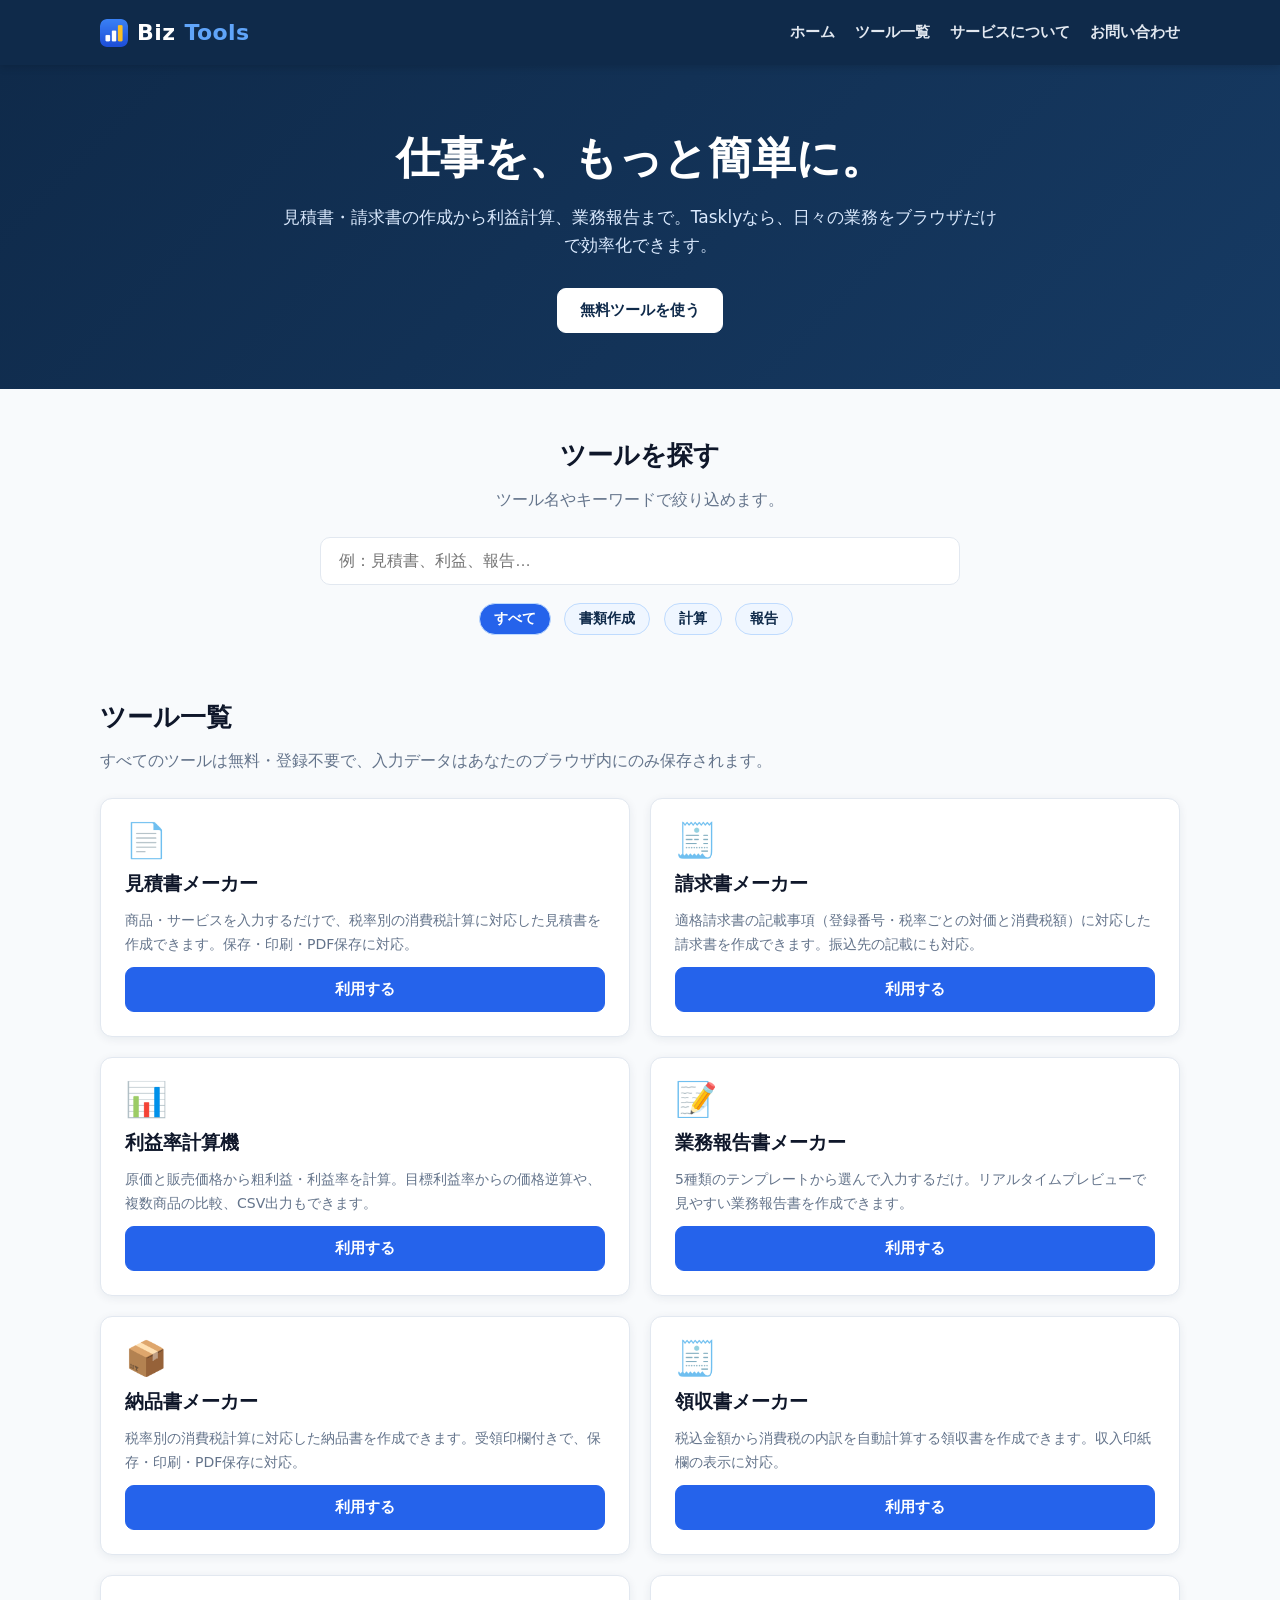
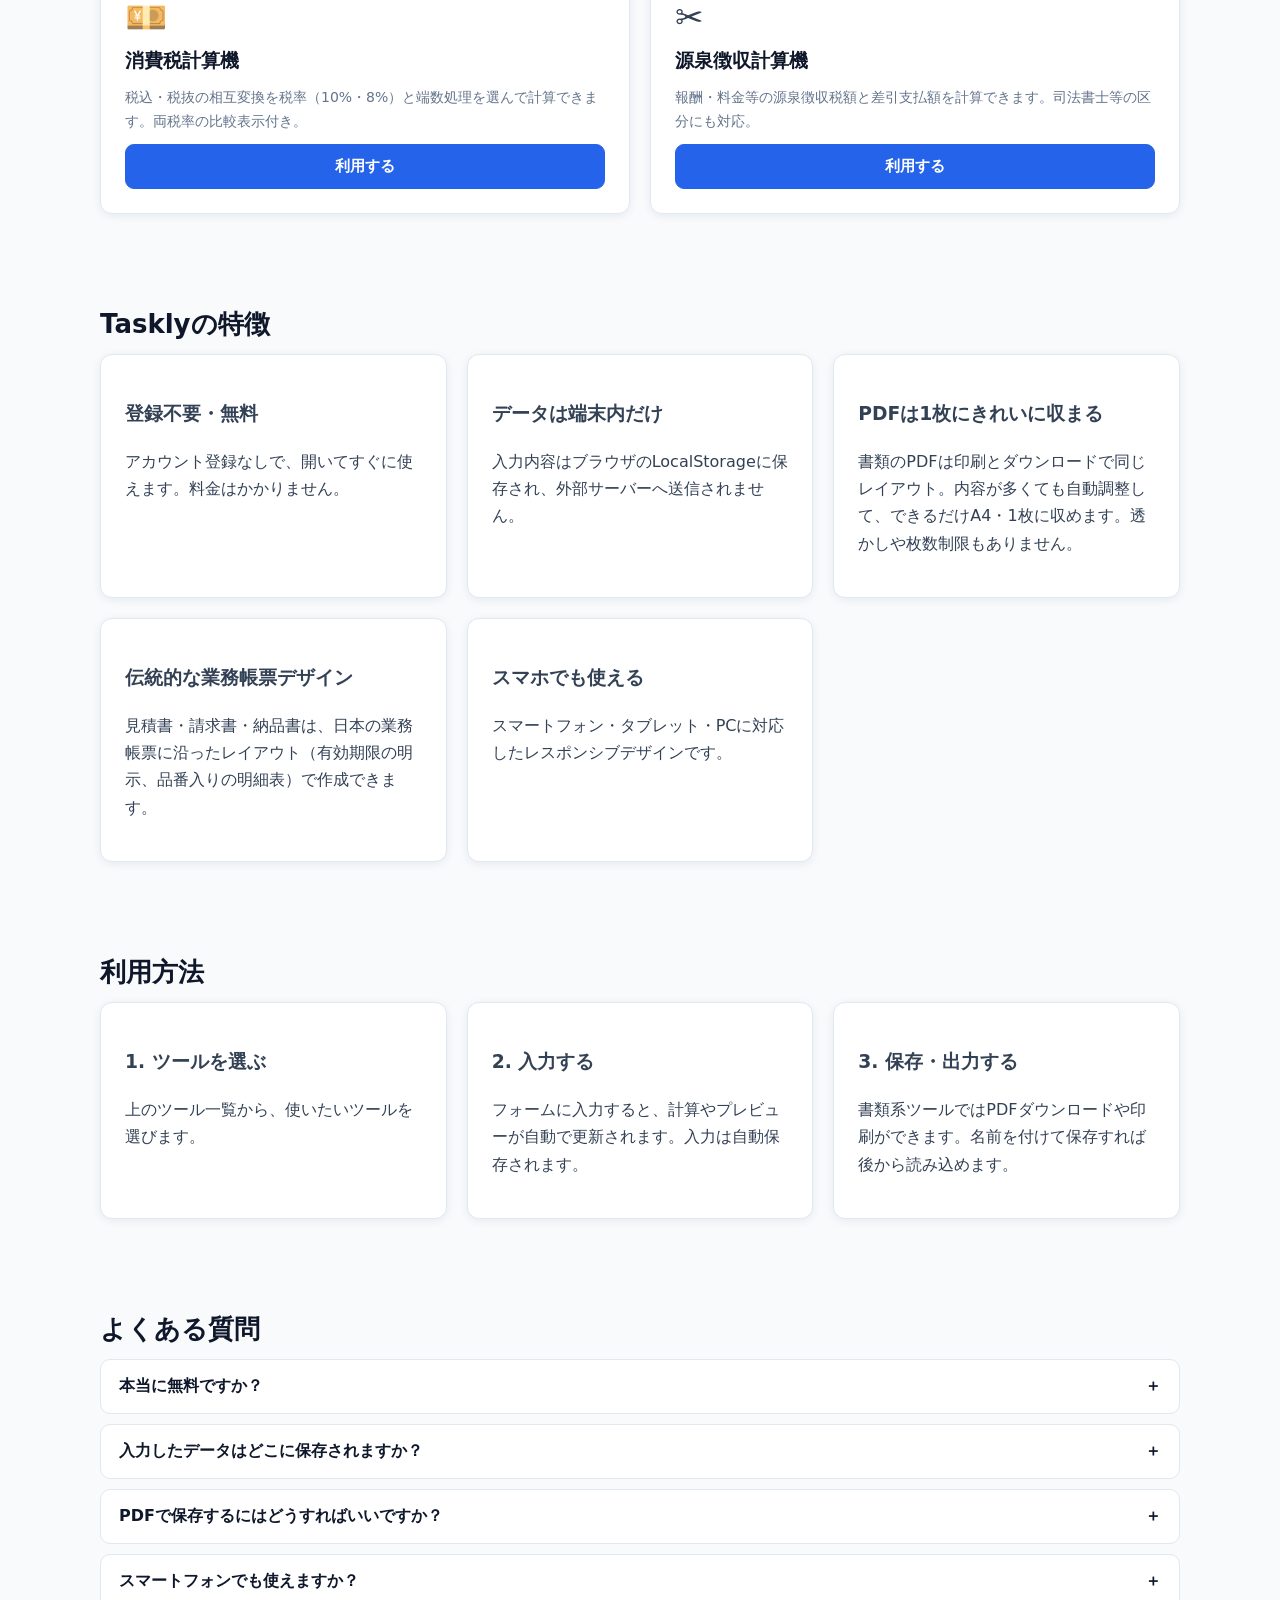
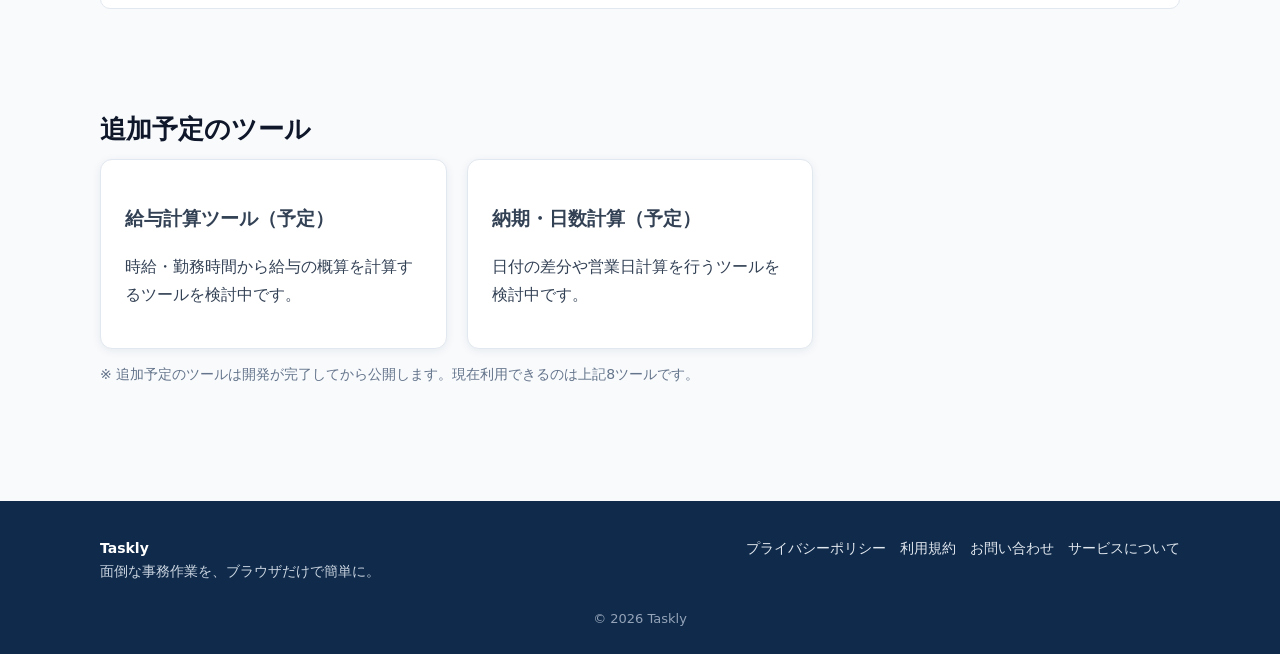
==== commit 3f7ba4fb: "サービス名をBizToolsからTaskly（タスクリ）に変更" ====
--- a/index.html
+++ b/index.html
@@ -3,17 +3,17 @@
 <head>
 <meta charset="UTF-8">
 <meta name="viewport" content="width=device-width, initial-scale=1.0">
-<title>BizTools｜見積書・請求書作成や利益計算ができる無料業務ツール</title>
-<meta name="description" content="BizToolsは、見積書・請求書の作成、利益率計算、業務報告書作成をブラウザだけで行える無料Webツール集です。登録不要、データはブラウザ内に保存されます。">
-<link rel="canonical" href="https://x1bv9.github.io/BizTools/">
+<title>Taskly（タスクリ）｜見積書・請求書作成や利益計算ができる無料業務ツール</title>
+<meta name="description" content="Tasklyは、見積書・請求書の作成、利益率計算、業務報告書作成をブラウザだけで行える無料Webツール集です。登録不要、データはブラウザ内に保存されます。">
+<link rel="canonical" href="https://x1bv9.github.io/Taskly/">
 <meta property="og:type" content="website">
-<meta property="og:title" content="BizTools｜面倒な業務を、もっと簡単に。">
+<meta property="og:title" content="Taskly｜仕事を、もっと簡単に。">
 <meta property="og:description" content="見積書・請求書の作成から利益計算、業務報告まで。ブラウザだけで使える無料業務ツール集。">
-<meta property="og:url" content="https://x1bv9.github.io/BizTools/">
-<meta property="og:site_name" content="BizTools">
-<meta property="og:image" content="https://x1bv9.github.io/BizTools/assets/img/og-image.png">
+<meta property="og:url" content="https://x1bv9.github.io/Taskly/">
+<meta property="og:site_name" content="Taskly">
+<meta property="og:image" content="https://x1bv9.github.io/Taskly/assets/img/og-image.png">
 <meta name="twitter:card" content="summary_large_image">
-<meta name="twitter:image" content="https://x1bv9.github.io/BizTools/assets/img/og-image.png">
+<meta name="twitter:image" content="https://x1bv9.github.io/Taskly/assets/img/og-image.png">
 
 <!-- favicon -->
 <link rel="icon" href="favicon.ico" sizes="48x48">
@@ -24,18 +24,18 @@
 <meta name="theme-color" content="#1d4ed8">
 <link rel="stylesheet" href="assets/css/style.css">
 <!-- AdSense: 広告コードはこの位置に挿入してください（未設定時は表示されません） -->
-<script type="application/ld+json">{"@context": "https://schema.org", "@graph": [{"@type": "WebSite", "name": "BizTools", "url": "https://x1bv9.github.io/BizTools/", "description": "見積書・請求書の作成、利益率計算、業務報告書作成をブラウザだけで行える無料Webツール集。", "inLanguage": "ja"}, {"@type": "FAQPage", "mainEntity": [{"@type": "Question", "name": "本当に無料ですか？", "acceptedAnswer": {"@type": "Answer", "text": "はい。すべてのツールを無料でご利用いただけます。"}}, {"@type": "Question", "name": "入力したデータはどこに保存されますか？", "acceptedAnswer": {"@type": "Answer", "text": "お使いのブラウザ内（LocalStorage）にのみ保存されます。外部サーバーへの送信は行いません。別の端末やブラウザでは引き継がれませんのでご注意ください。"}}, {"@type": "Question", "name": "PDFで保存するにはどうすればいいですか？", "acceptedAnswer": {"@type": "Answer", "text": "見積書・請求書・業務報告書の各ページにある「PDFダウンロード」ボタンで、書類のプレビューだけをA4 PDFとして直接保存できます。利益率計算機は結果をCSVで出力できます。"}}, {"@type": "Question", "name": "スマートフォンでも使えますか？", "acceptedAnswer": {"@type": "Answer", "text": "はい。画面サイズに合わせて表示が最適化されます。"}}]}]}</script>
+<script type="application/ld+json">{"@context": "https://schema.org", "@graph": [{"@type": "WebSite", "name": "Taskly", "url": "https://x1bv9.github.io/Taskly/", "description": "見積書・請求書の作成、利益率計算、業務報告書作成をブラウザだけで行える無料Webツール集。", "inLanguage": "ja"}, {"@type": "FAQPage", "mainEntity": [{"@type": "Question", "name": "本当に無料ですか？", "acceptedAnswer": {"@type": "Answer", "text": "はい。すべてのツールを無料でご利用いただけます。"}}, {"@type": "Question", "name": "入力したデータはどこに保存されますか？", "acceptedAnswer": {"@type": "Answer", "text": "お使いのブラウザ内（LocalStorage）にのみ保存されます。外部サーバーへの送信は行いません。別の端末やブラウザでは引き継がれませんのでご注意ください。"}}, {"@type": "Question", "name": "PDFで保存するにはどうすればいいですか？", "acceptedAnswer": {"@type": "Answer", "text": "見積書・請求書・納品書・領収書・業務報告書の各ページにある「PDFダウンロード」ボタンで、書類のプレビューだけをA4 PDFとして直接保存できます。利益率計算機は結果をCSVで出力できます。"}}, {"@type": "Question", "name": "スマートフォンでも使えますか？", "acceptedAnswer": {"@type": "Answer", "text": "はい。画面サイズに合わせて表示が最適化されます。"}}]}]}</script>
 </head>
 <body>
 <header class="site-header"><div class="header-inner">
-<a class="logo" href="index.html"><img class="logo-icon" src="assets/img/favicon-192.png" alt="BizTools ロゴ" width="28" height="28">Biz<span>Tools</span></a>
+<a class="logo" href="index.html"><img class="logo-icon" src="assets/img/favicon-192.png" alt="Taskly ロゴ" width="28" height="28">Biz<span>Tools</span></a>
 <nav class="main-nav">
 <a href="index.html">ホーム</a><a href="tools/index.html">ツール一覧</a><a href="about/index.html">サービスについて</a><a href="contact/index.html">お問い合わせ</a>
 </nav></div></header>
 
 <section class="hero"><div class="container">
-<h1>面倒な業務を、もっと簡単に。</h1>
-<p>見積書・請求書の作成から利益計算、業務報告まで。BizToolsなら、日々の業務をブラウザだけで効率化できます。</p>
+<h1>仕事を、もっと簡単に。</h1>
+<p>見積書・請求書の作成から利益計算、業務報告まで。Tasklyなら、日々の業務をブラウザだけで効率化できます。</p>
 <a class="btn btn-white" href="tools/index.html">無料ツールを使う</a>
 </div></section>
 
@@ -93,7 +93,7 @@
 </section>
 
 <section class="section">
-<h2>BizToolsの特徴</h2>
+<h2>Tasklyの特徴</h2>
 <div class="grid grid-3">
 <div class="card"><h3>登録不要・無料</h3><p>アカウント登録なしで、開いてすぐに使えます。料金はかかりません。</p></div>
 <div class="card"><h3>データは端末内だけ</h3><p>入力内容はブラウザのLocalStorageに保存され、外部サーバーへ送信されません。</p></div>
@@ -116,7 +116,7 @@
 <h2>よくある質問</h2>
 <div class="faq-item"><button type="button" class="faq-q">本当に無料ですか？<span>＋</span></button><div class="faq-a"><p>はい。すべてのツールを無料でご利用いただけます。</p></div></div>
 <div class="faq-item"><button type="button" class="faq-q">入力したデータはどこに保存されますか？<span>＋</span></button><div class="faq-a"><p>お使いのブラウザ内（LocalStorage）にのみ保存されます。外部サーバーへの送信は行いません。別の端末やブラウザでは引き継がれませんのでご注意ください。</p></div></div>
-<div class="faq-item"><button type="button" class="faq-q">PDFで保存するにはどうすればいいですか？<span>＋</span></button><div class="faq-a"><p>見積書・請求書・業務報告書の各ページにある「PDFダウンロード」ボタンで、書類のプレビューだけをA4 PDFとして直接保存できます。利益率計算機は結果をCSVで出力できます。</p></div></div>
+<div class="faq-item"><button type="button" class="faq-q">PDFで保存するにはどうすればいいですか？<span>＋</span></button><div class="faq-a"><p>見積書・請求書・納品書・領収書・業務報告書の各ページにある「PDFダウンロード」ボタンで、書類のプレビューだけをA4 PDFとして直接保存できます。利益率計算機は結果をCSVで出力できます。</p></div></div>
 <div class="faq-item"><button type="button" class="faq-q">スマートフォンでも使えますか？<span>＋</span></button><div class="faq-a"><p>はい。画面サイズに合わせて表示が最適化されます。</p></div></div>
 </section>
 
@@ -124,7 +124,6 @@
 <h2>追加予定のツール</h2>
 <div class="grid grid-3">
 <div class="card"><h3>給与計算ツール（予定）</h3><p>時給・勤務時間から給与の概算を計算するツールを検討中です。</p></div>
-<div class="card"><h3>消費税計算機（予定）</h3><p>税込・税抜の相互変換を行うシンプルな計算機を検討中です。</p></div>
 <div class="card"><h3>納期・日数計算（予定）</h3><p>日付の差分や営業日計算を行うツールを検討中です。</p></div>
 </div>
 <p style="color:var(--muted);font-size:14px">※ 追加予定のツールは開発が完了してから公開します。現在利用できるのは上記8ツールです。</p>
@@ -132,9 +131,9 @@
 </main>
 
 <footer class="site-footer"><div class="footer-inner">
-<div><strong style="color:#fff">BizTools</strong><br>面倒な事務作業を、ブラウザだけで簡単に。</div>
+<div><strong style="color:#fff">Taskly</strong><br>面倒な事務作業を、ブラウザだけで簡単に。</div>
 <nav><a href="privacy/index.html">プライバシーポリシー</a>　<a href="terms/index.html">利用規約</a>　<a href="contact/index.html">お問い合わせ</a>　<a href="about/index.html">サービスについて</a></nav>
-</div><div class="copyright">© <span data-year>2026</span> BizTools</div></footer>
+</div><div class="copyright">© <span data-year>2026</span> Taskly</div></footer>
 <div class="toast" role="status"></div>
 <script src="assets/js/common.js"></script>
 <script src="assets/js/home.js"></script>
--- a/assets/css/style.css
+++ b/assets/css/style.css
@@ -1,4 +1,4 @@
-/* BizTools common stylesheet */
+/* Taskly common stylesheet */
 :root{--navy:#0f2a4a;--navy2:#163a63;--blue:#2563eb;--blue-light:#eff6ff;--bg:#F8FAFC;--card:#fff;--text:#334155;--text-dark:#0f172a;--muted:#64748b;--border:#e2e8f0;--radius:12px;--shadow:0 2px 10px rgba(15,42,74,.07);--danger:#dc2626;--ok:#059669}
 *{box-sizing:border-box}
 html{scroll-behavior:smooth}
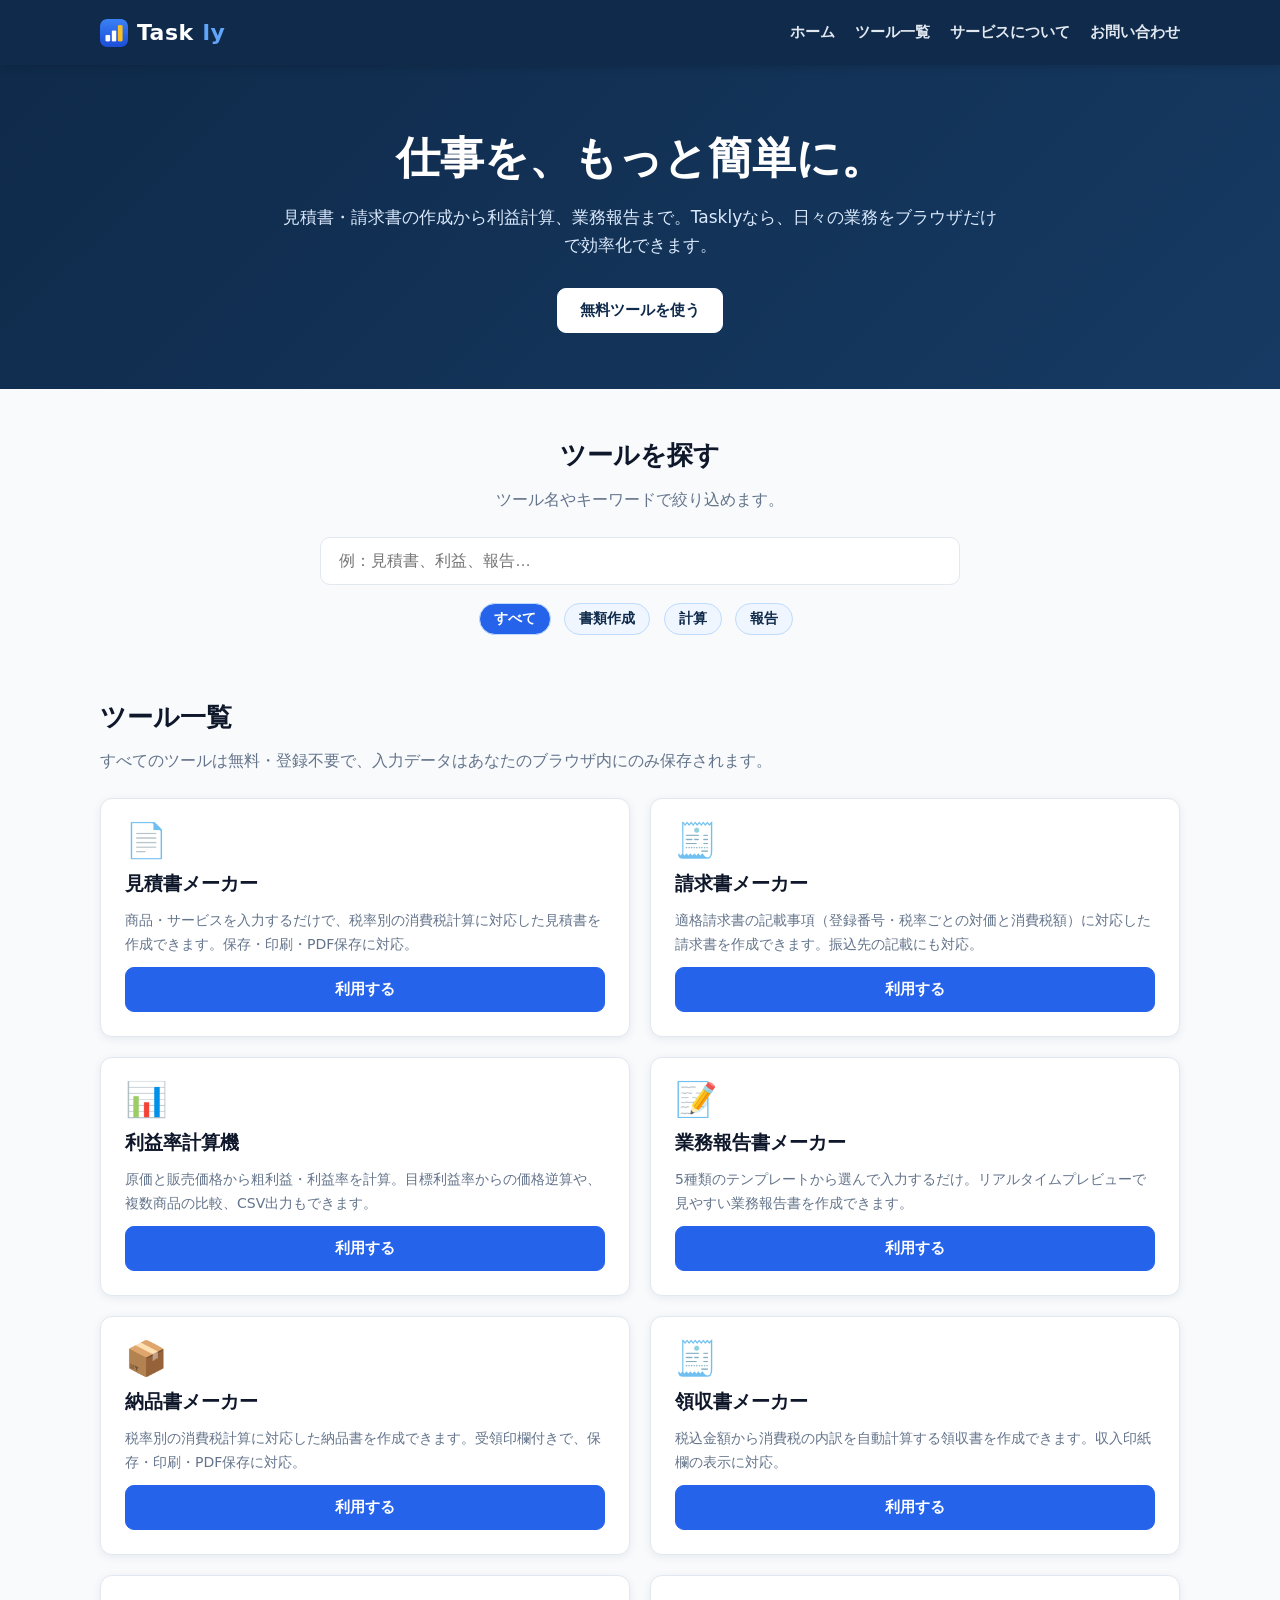
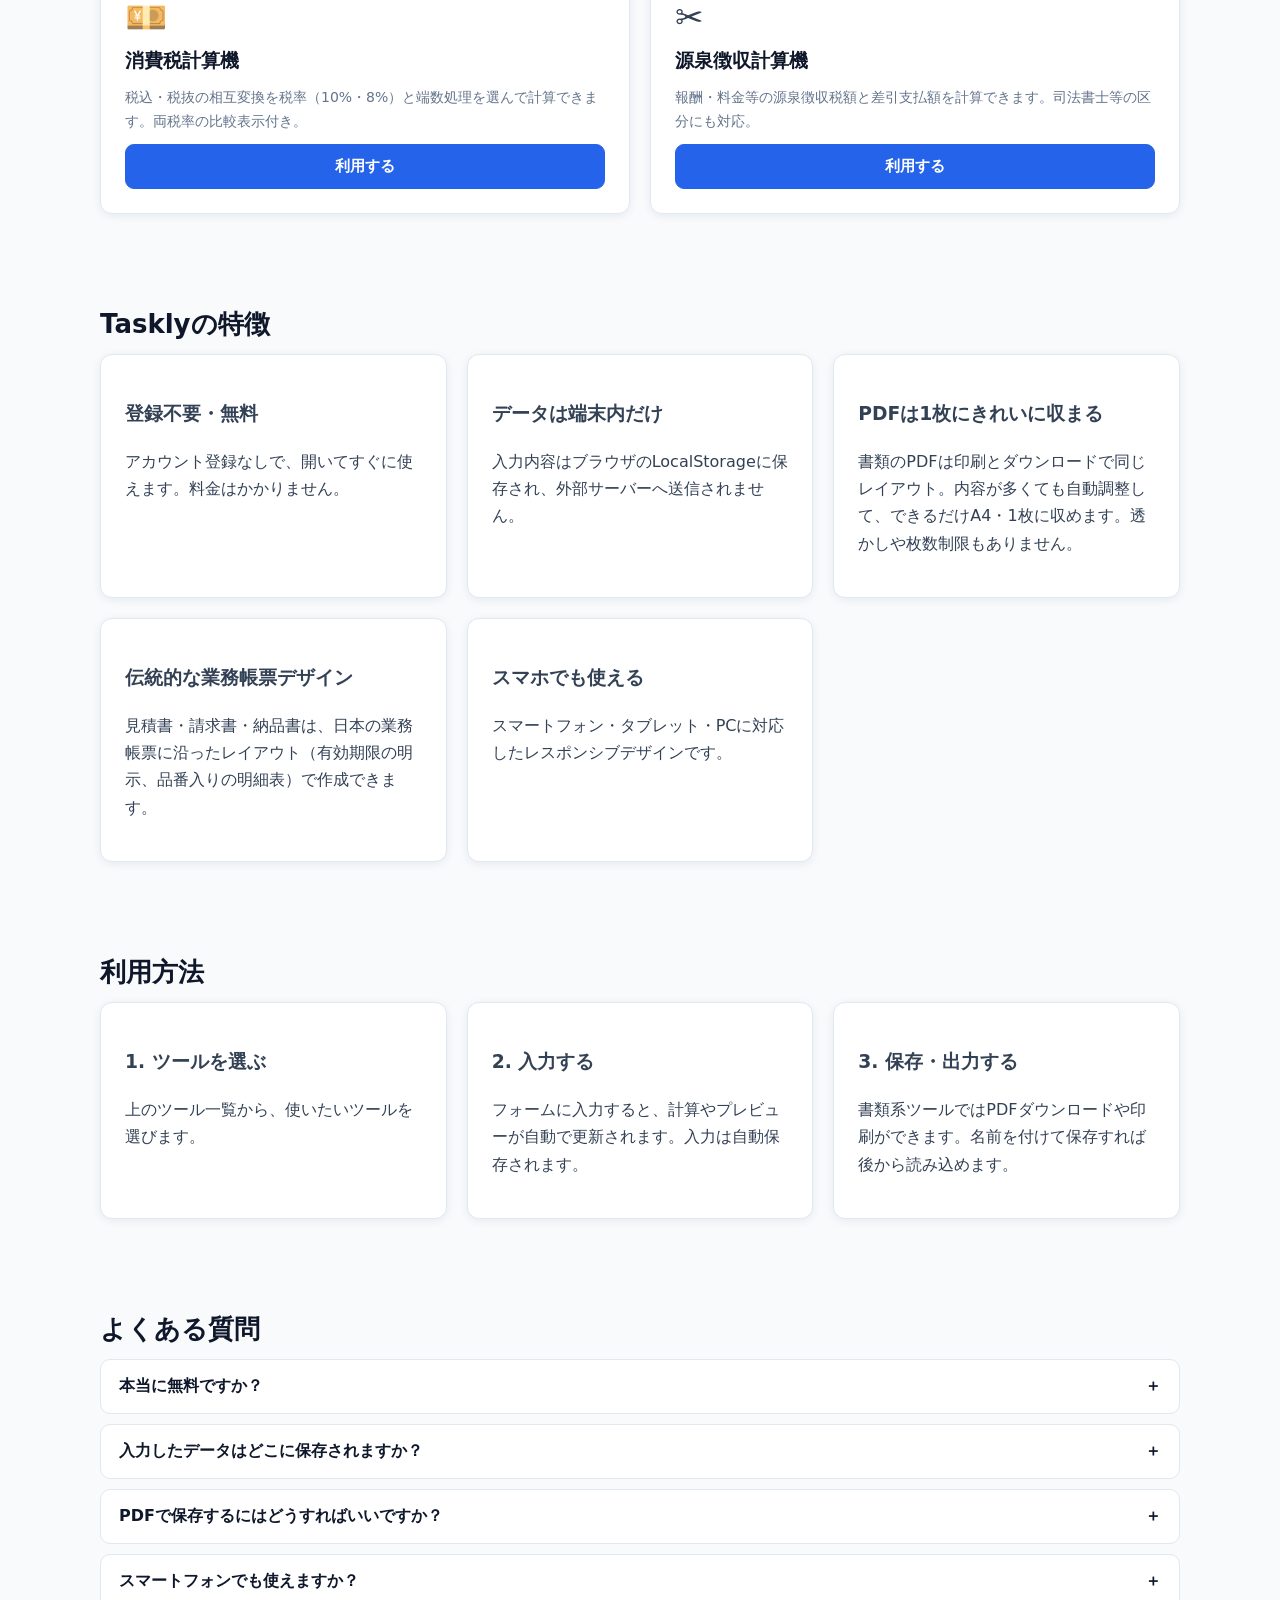
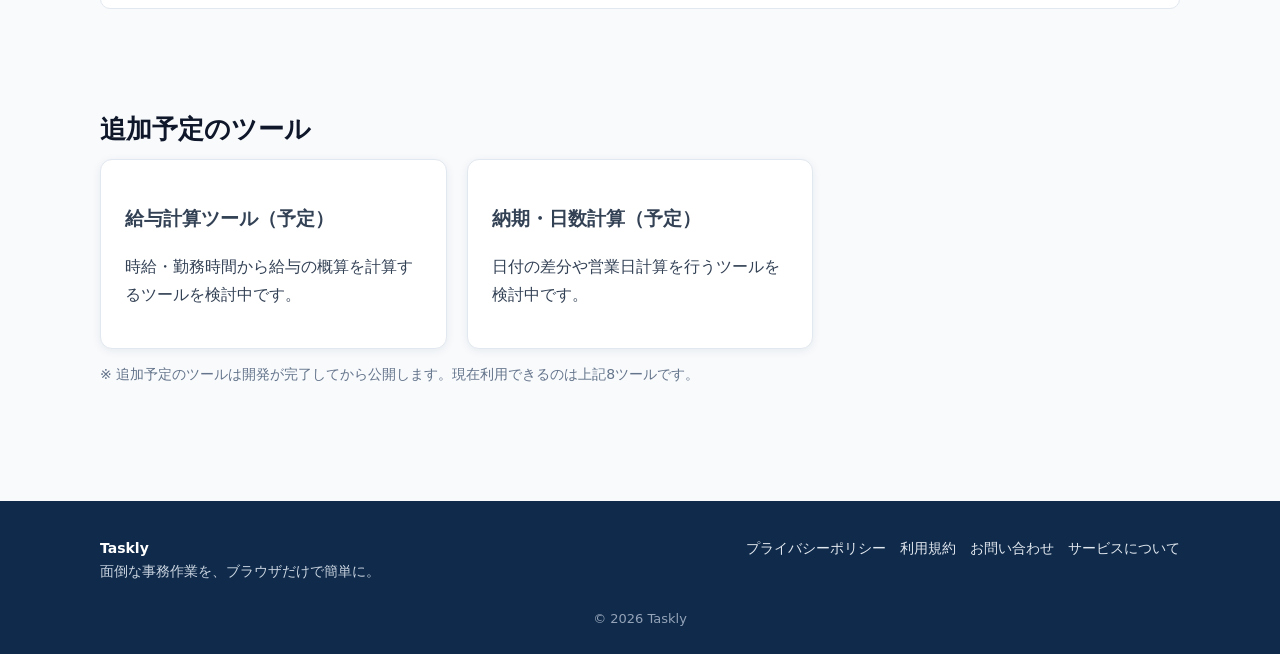
==== commit 8e1c3318: "ヘッダーロゴの表記をTasklyに修正" ====
--- a/index.html
+++ b/index.html
@@ -28,7 +28,7 @@
 </head>
 <body>
 <header class="site-header"><div class="header-inner">
-<a class="logo" href="index.html"><img class="logo-icon" src="assets/img/favicon-192.png" alt="Taskly ロゴ" width="28" height="28">Biz<span>Tools</span></a>
+<a class="logo" href="index.html"><img class="logo-icon" src="assets/img/favicon-192.png" alt="Taskly ロゴ" width="28" height="28">Task<span>ly</span></a>
 <nav class="main-nav">
 <a href="index.html">ホーム</a><a href="tools/index.html">ツール一覧</a><a href="about/index.html">サービスについて</a><a href="contact/index.html">お問い合わせ</a>
 </nav></div></header>
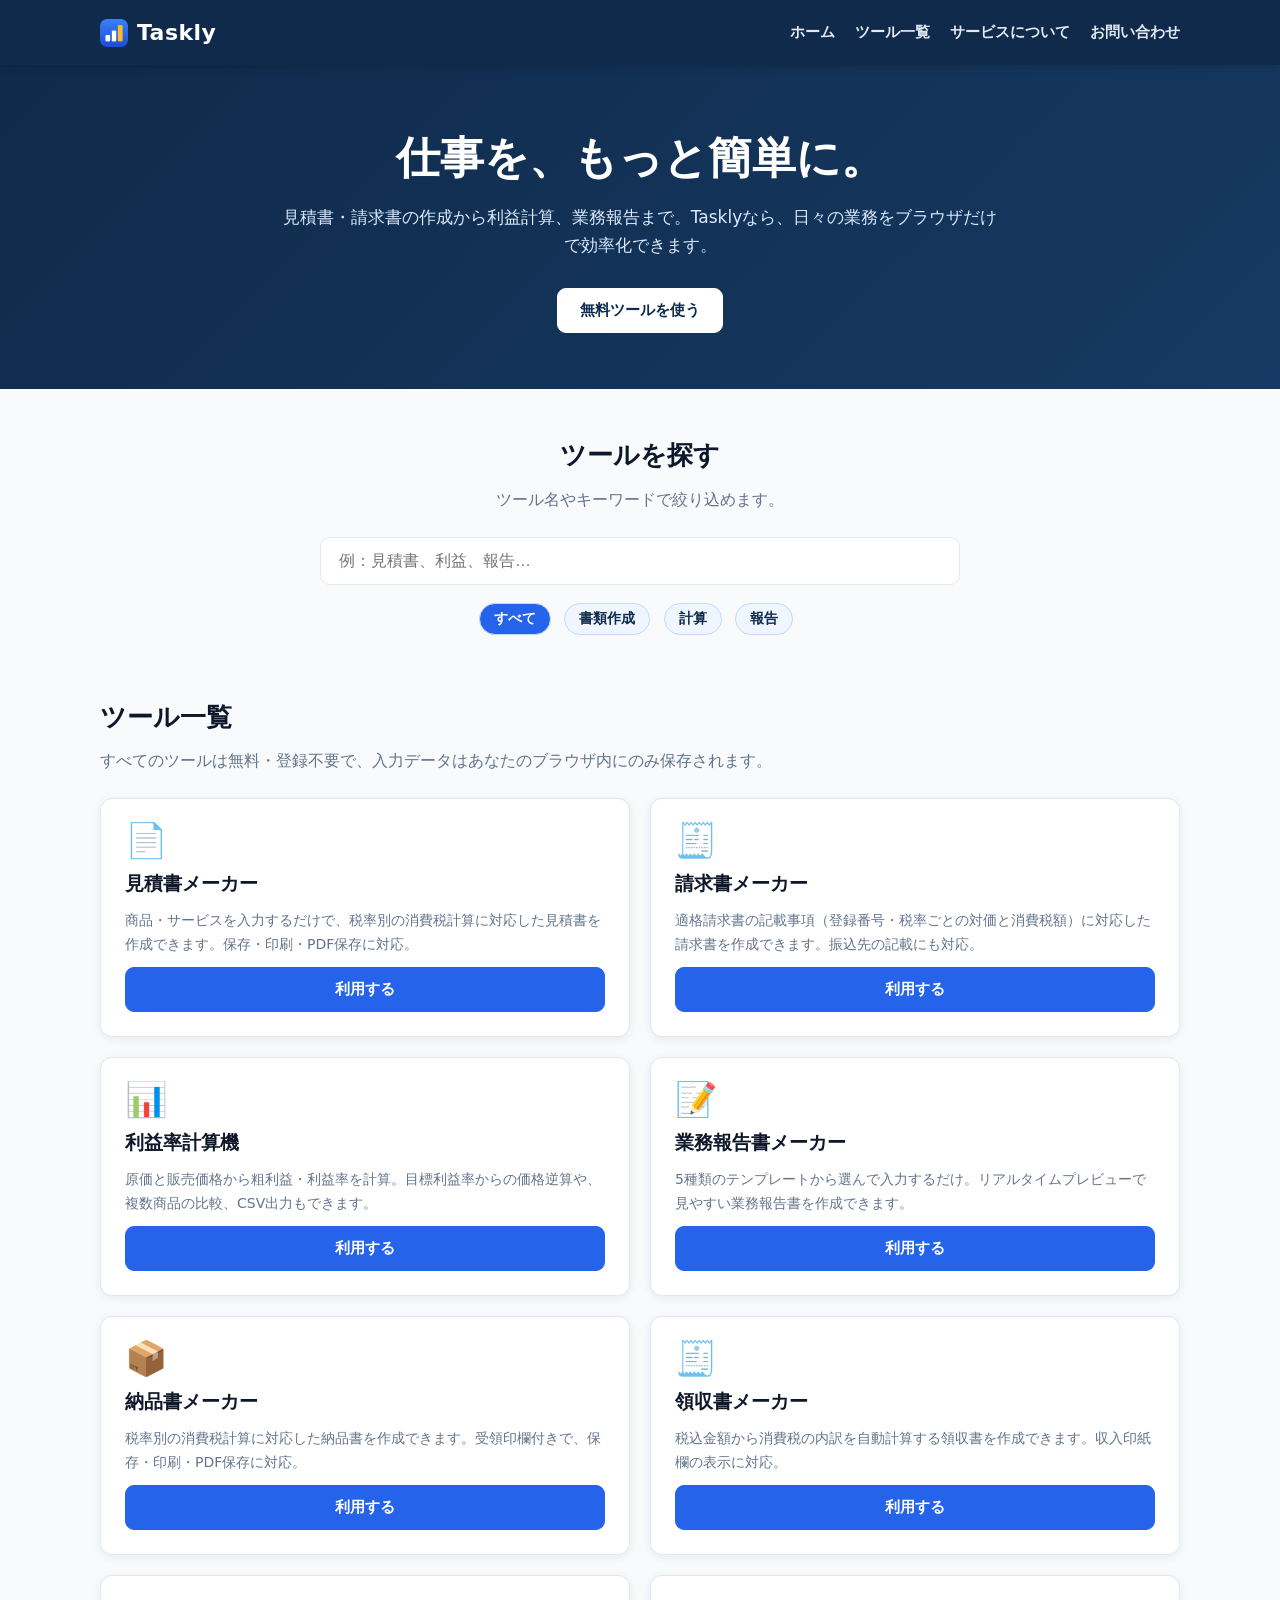
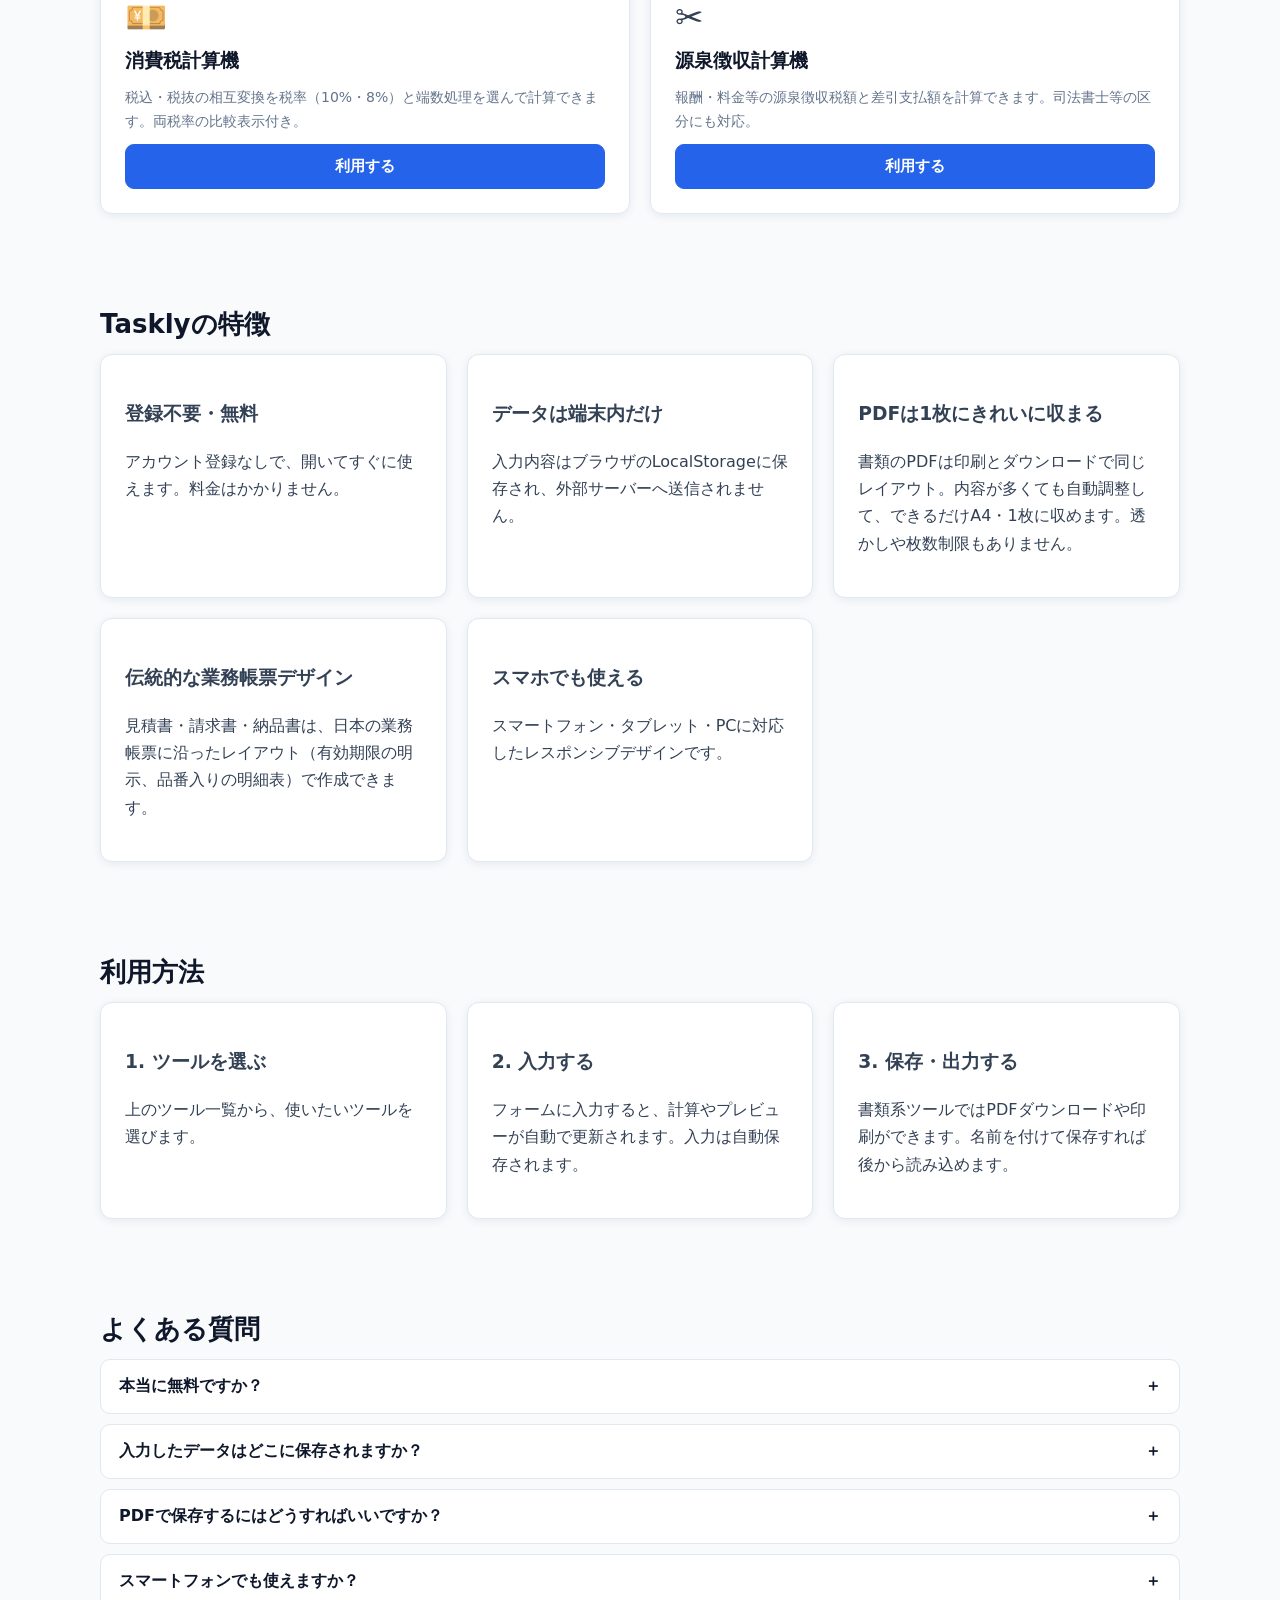
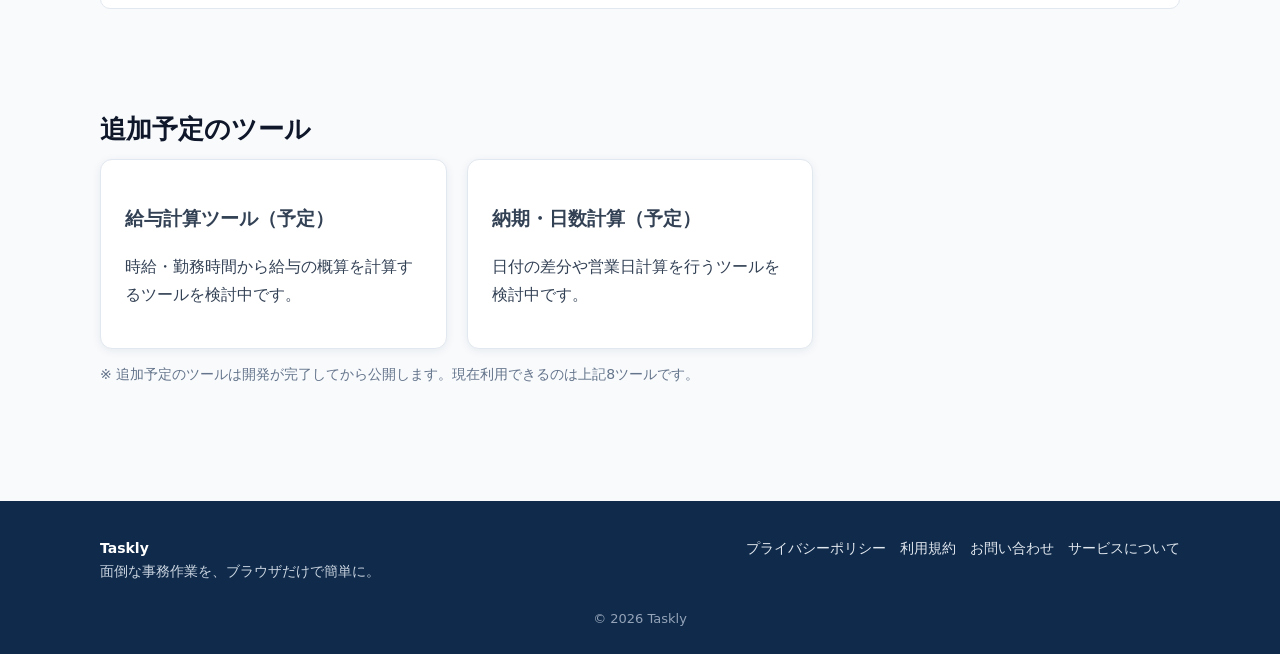
==== commit d26fee06: "ヘッダーロゴを白一色に統一" ====
--- a/index.html
+++ b/index.html
@@ -28,7 +28,7 @@
 </head>
 <body>
 <header class="site-header"><div class="header-inner">
-<a class="logo" href="index.html"><img class="logo-icon" src="assets/img/favicon-192.png" alt="Taskly ロゴ" width="28" height="28">Task<span>ly</span></a>
+<a class="logo" href="index.html"><img class="logo-icon" src="assets/img/favicon-192.png" alt="Taskly ロゴ" width="28" height="28">Taskly</a>
 <nav class="main-nav">
 <a href="index.html">ホーム</a><a href="tools/index.html">ツール一覧</a><a href="about/index.html">サービスについて</a><a href="contact/index.html">お問い合わせ</a>
 </nav></div></header>
--- a/assets/css/style.css
+++ b/assets/css/style.css
@@ -11,7 +11,6 @@
 .header-inner{display:flex;align-items:center;justify-content:space-between;gap:16px;padding:14px 20px;max-width:1120px;margin:0 auto;flex-wrap:wrap}
 .logo{font-size:22px;font-weight:800;color:#fff;letter-spacing:.02em;display:inline-flex;align-items:center;gap:9px}
 .logo-icon{width:28px;height:28px;border-radius:7px;flex:none}
-.logo span{color:#60a5fa}
 .logo:hover{text-decoration:none}
 .main-nav{display:flex;gap:20px;flex-wrap:wrap}
 .main-nav a{color:#e2e8f0;font-size:15px;font-weight:600}
